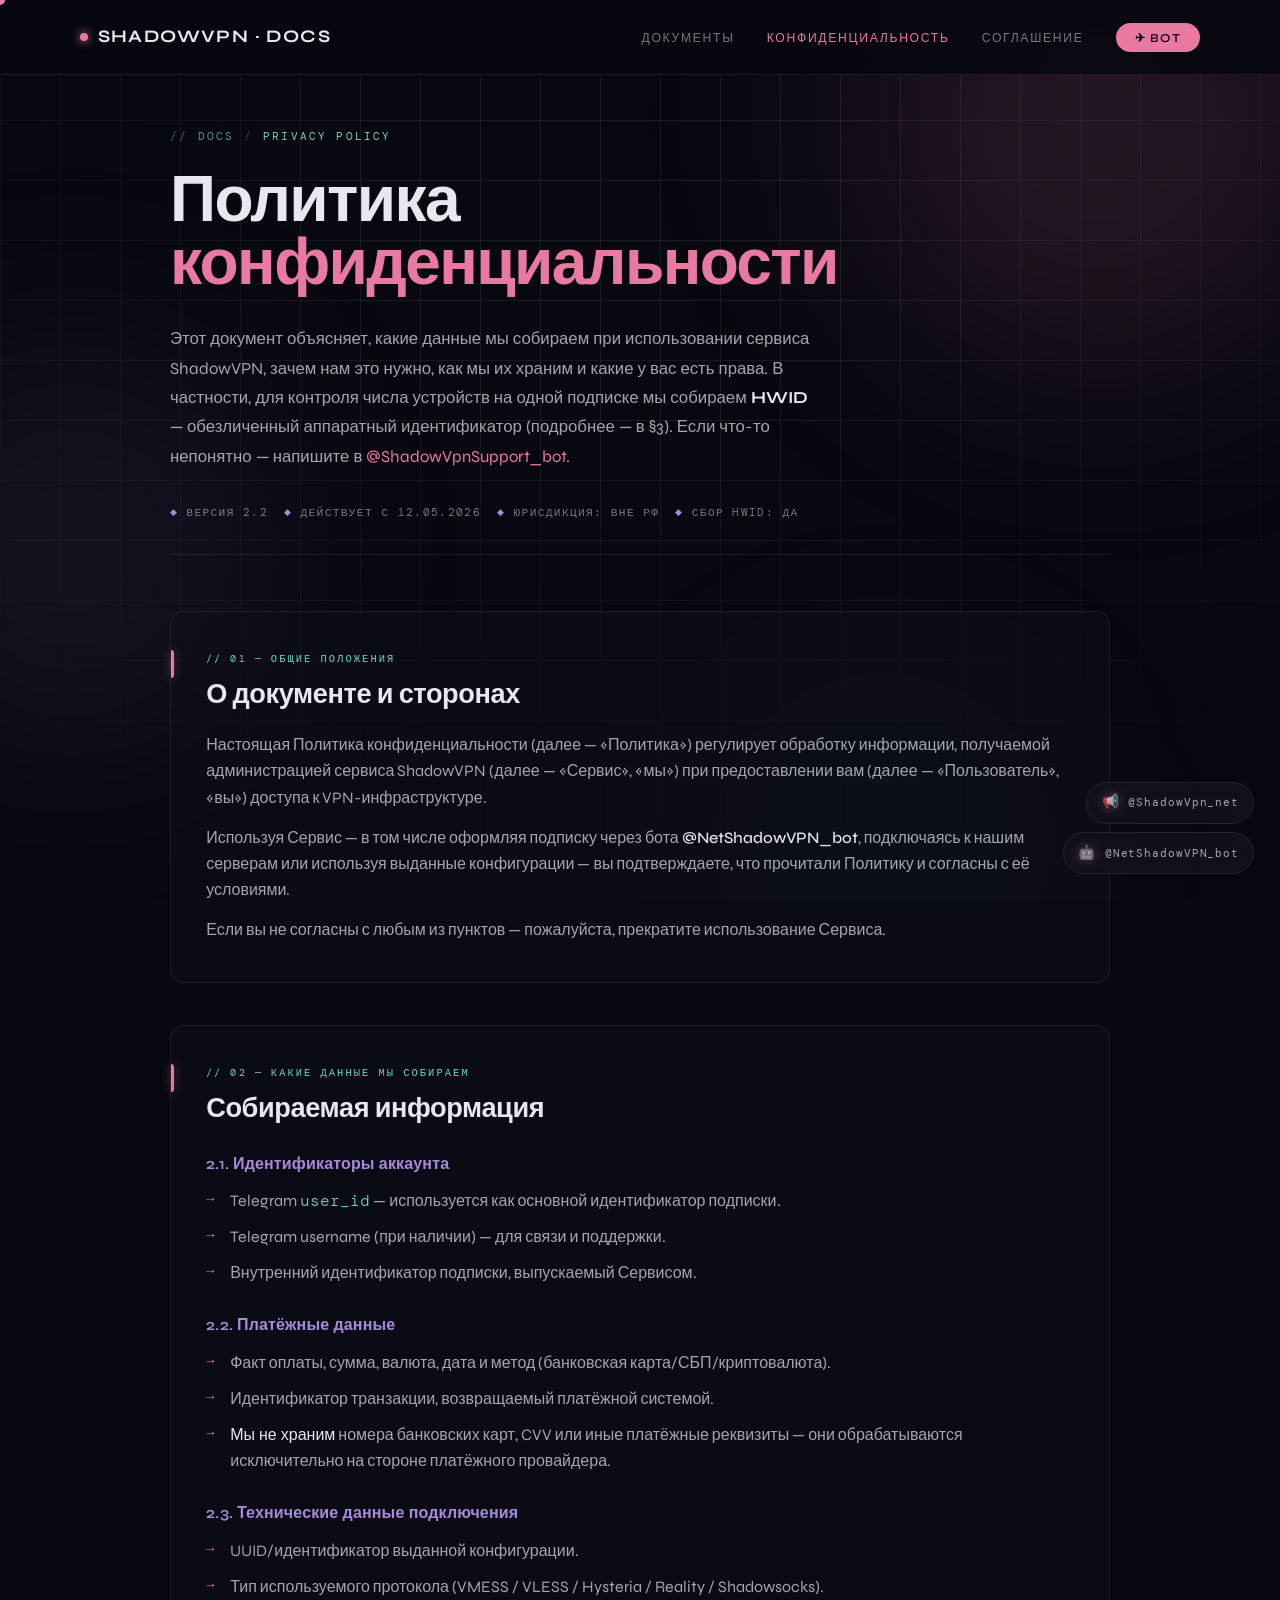
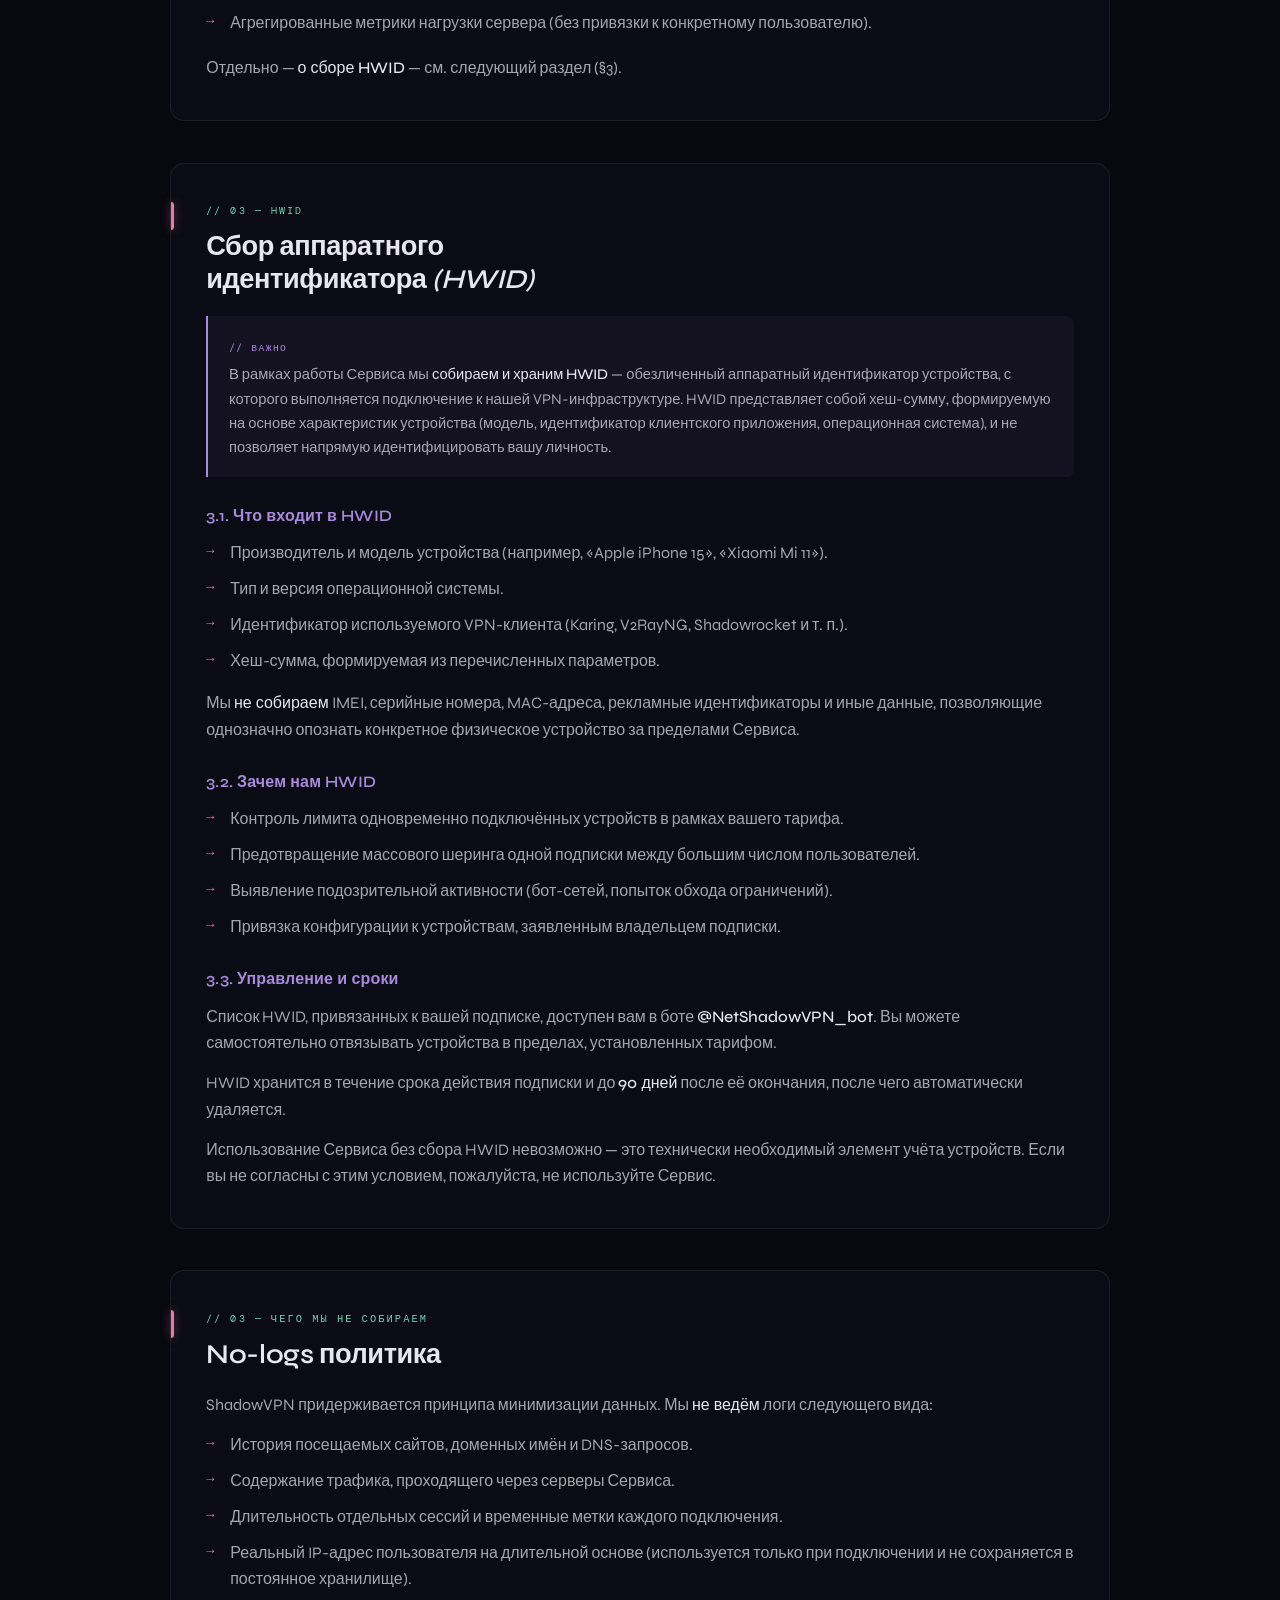
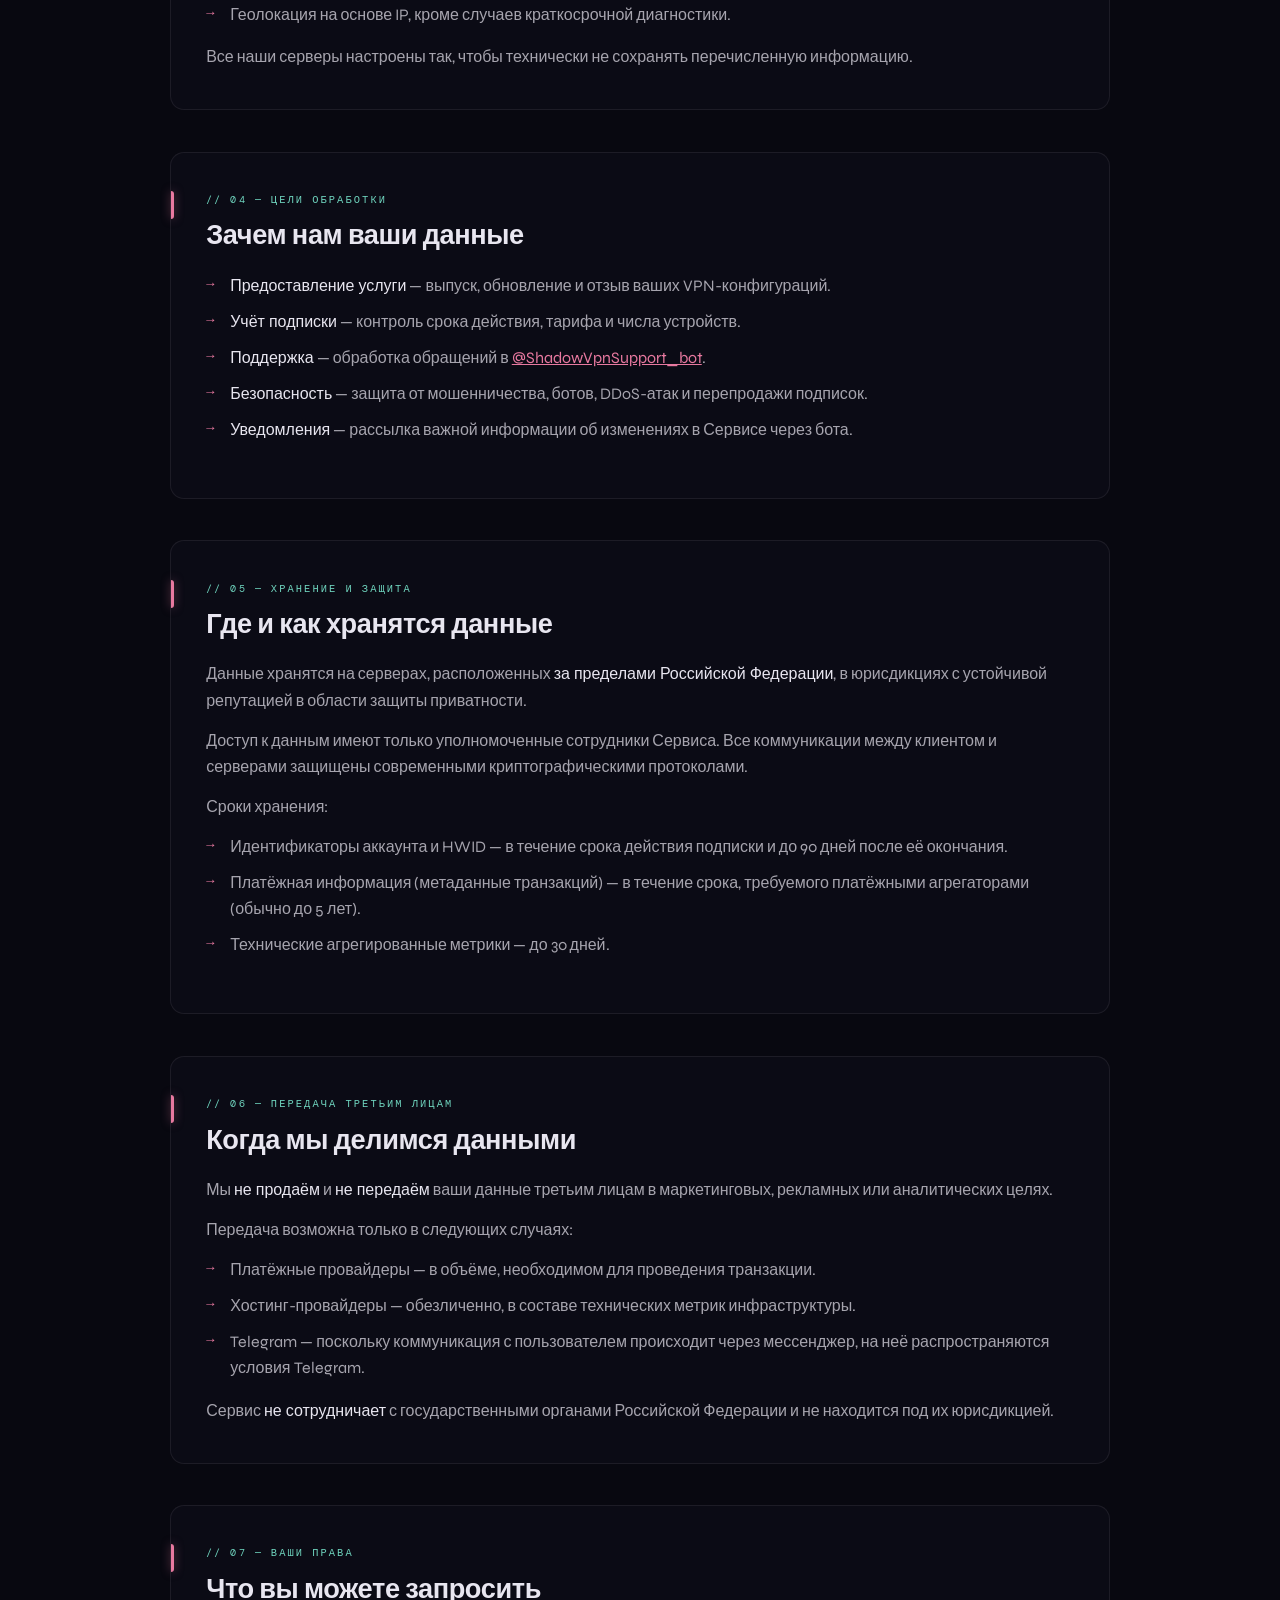
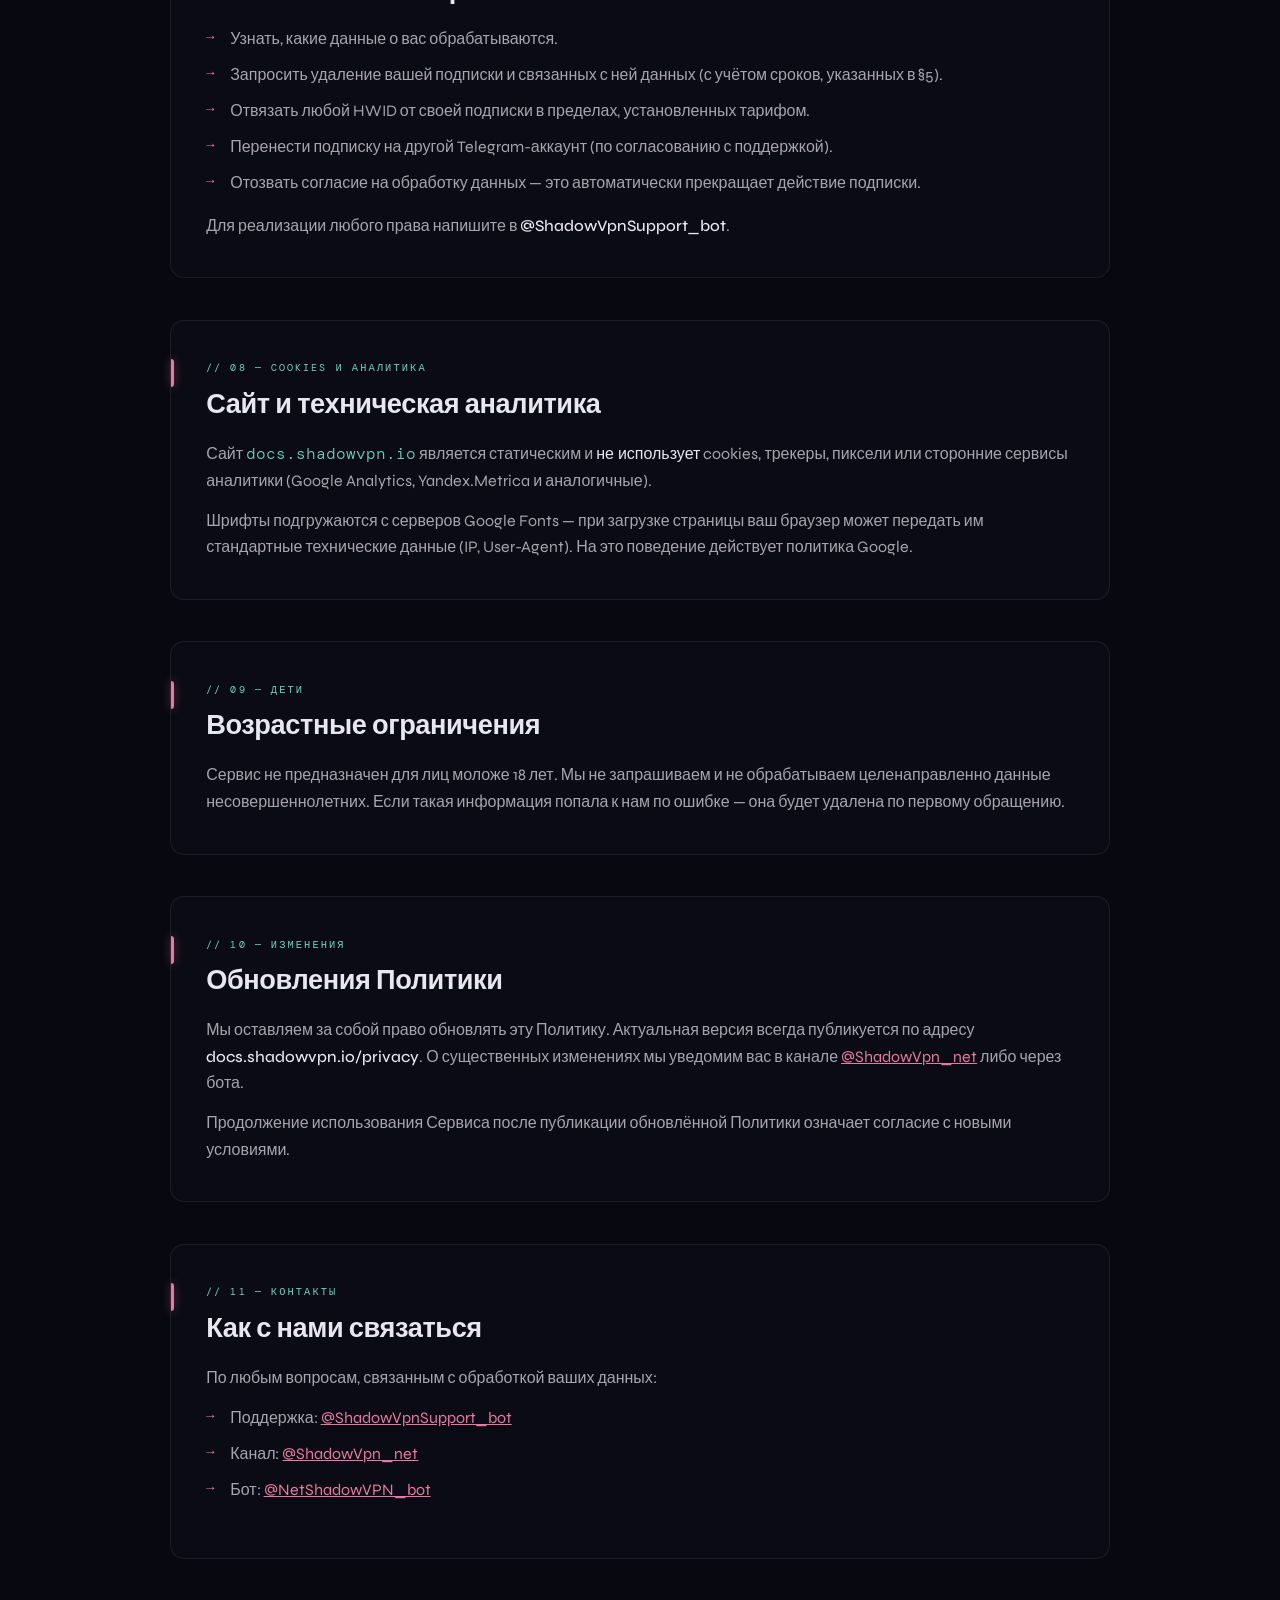
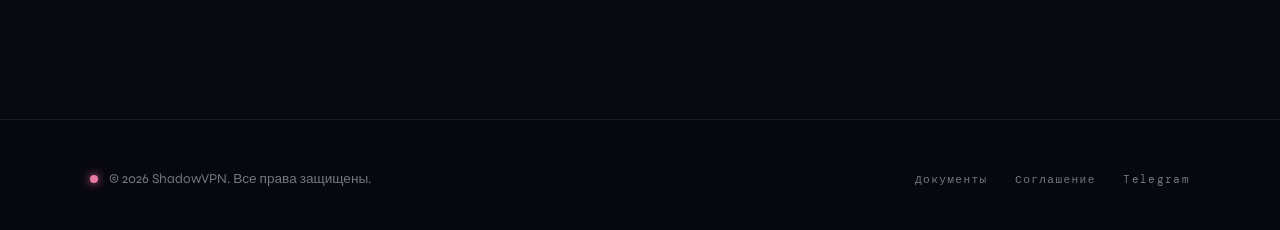
==== privacy/index.html @ 2269e8e5 "Create index.html" ====
<!DOCTYPE html>
<html lang="ru">
<head>
<meta charset="UTF-8">
<meta name="viewport" content="width=device-width, initial-scale=1.0">
<title>Политика конфиденциальности — ShadowVPN</title>
<meta name="description" content="Политика конфиденциальности сервиса ShadowVPN. Какие данные мы собираем, как храним и кому передаём.">
<link rel="preconnect" href="https://fonts.googleapis.com">
<link rel="preconnect" href="https://fonts.gstatic.com" crossorigin>
<link href="https://fonts.googleapis.com/css2?family=Syne:wght@300;400;500;600;700&family=DM+Mono:wght@300;400;500&display=swap" rel="stylesheet">
<link rel="stylesheet" href="/style.css">
</head>
<body>

<div id="cursor"></div>

<div class="bg-wrap">
  <div class="grid-bg"></div>
  <div class="blob b1"></div>
  <div class="blob b2"></div>
  <div class="blob b3"></div>
</div>

<nav>
  <a href="/" class="logo"><span class="logo-dot"></span>ShadowVPN · Docs</a>
  <ul class="nav-links">
    <li><a href="/">Документы</a></li>
    <li><a href="/privacy/" class="active">Конфиденциальность</a></li>
    <li><a href="/terms/">Соглашение</a></li>
    <li><a href="https://t.me/NetShadowVPN_bot" class="nav-tg" target="_blank" rel="noopener">✈ Bot</a></li>
  </ul>
</nav>

<main class="page">

  <div class="crumb reveal">
    <a href="/">Docs</a>
    <span class="crumb-sep">/</span>
    Privacy Policy
  </div>

  <h1 class="reveal">
    Политика<br>
    <em>конфиденциальности</em>
  </h1>

  <p class="lead reveal">
    Этот документ объясняет, какие данные мы собираем при использовании сервиса ShadowVPN, зачем нам это нужно, как мы их храним и какие у вас есть права. В частности, для контроля числа устройств на одной подписке мы собираем <strong style="color:var(--text);">HWID</strong> — обезличенный аппаратный идентификатор (подробнее — в §3). Если что-то непонятно — напишите в <a href="https://t.me/ShadowVpnSupport_bot" style="color:var(--pink);text-decoration:none;" target="_blank" rel="noopener">@ShadowVpnSupport_bot</a>.
  </p>

  <div class="meta-row reveal">
    <span>Версия 2.2</span>
    <span>Действует с 12.05.2026</span>
    <span>Юрисдикция: вне РФ</span>
    <span>Сбор HWID: да</span>
  </div>

  <div class="doc">

    <section class="doc-section reveal">
      <div class="doc-num">// 01 — Общие положения</div>
      <h2>О документе и сторонах</h2>
      <p>Настоящая Политика конфиденциальности (далее — «Политика») регулирует обработку информации, получаемой администрацией сервиса ShadowVPN (далее — «Сервис», «мы») при предоставлении вам (далее — «Пользователь», «вы») доступа к VPN-инфраструктуре.</p>
      <p>Используя Сервис — в том числе оформляя подписку через бота <strong>@NetShadowVPN_bot</strong>, подключаясь к нашим серверам или используя выданные конфигурации — вы подтверждаете, что прочитали Политику и согласны с её условиями.</p>
      <p>Если вы не согласны с любым из пунктов — пожалуйста, прекратите использование Сервиса.</p>
    </section>

    <section class="doc-section reveal">
      <div class="doc-num">// 02 — Какие данные мы собираем</div>
      <h2>Собираемая информация</h2>

      <h3>2.1. Идентификаторы аккаунта</h3>
      <ul class="doc-list">
        <li>Telegram <code style="font-family:'DM Mono',monospace;color:var(--mint);">user_id</code> — используется как основной идентификатор подписки.</li>
        <li>Telegram username (при наличии) — для связи и поддержки.</li>
        <li>Внутренний идентификатор подписки, выпускаемый Сервисом.</li>
      </ul>

      <h3>2.2. Платёжные данные</h3>
      <ul class="doc-list">
        <li>Факт оплаты, сумма, валюта, дата и метод (банковская карта/СБП/криптовалюта).</li>
        <li>Идентификатор транзакции, возвращаемый платёжной системой.</li>
        <li><strong>Мы не храним</strong> номера банковских карт, CVV или иные платёжные реквизиты — они обрабатываются исключительно на стороне платёжного провайдера.</li>
      </ul>

      <h3>2.3. Технические данные подключения</h3>
      <ul class="doc-list">
        <li>UUID/идентификатор выданной конфигурации.</li>
        <li>Тип используемого протокола (VMESS / VLESS / Hysteria / Reality / Shadowsocks).</li>
        <li>Агрегированные метрики нагрузки сервера (без привязки к конкретному пользователю).</li>
      </ul>

      <p style="margin-top:1.2rem;">Отдельно — <strong>о сборе HWID</strong> — см. следующий раздел (§3).</p>
    </section>

    <section class="doc-section reveal" id="hwid">
      <div class="doc-num">// 03 — HWID</div>
      <h2>Сбор аппаратного<br>идентификатора <em>(HWID)</em></h2>

      <div class="callout">
        <span class="callout-tag">// Важно</span>
        <p>В рамках работы Сервиса мы <strong>собираем и храним HWID</strong> — обезличенный аппаратный идентификатор устройства, с которого выполняется подключение к нашей VPN-инфраструктуре. HWID представляет собой хеш-сумму, формируемую на основе характеристик устройства (модель, идентификатор клиентского приложения, операционная система), и не позволяет напрямую идентифицировать вашу личность.</p>
      </div>

      <h3>3.1. Что входит в HWID</h3>
      <ul class="doc-list">
        <li>Производитель и модель устройства (например, «Apple iPhone 15», «Xiaomi Mi 11»).</li>
        <li>Тип и версия операционной системы.</li>
        <li>Идентификатор используемого VPN-клиента (Karing, V2RayNG, Shadowrocket и т. п.).</li>
        <li>Хеш-сумма, формируемая из перечисленных параметров.</li>
      </ul>
      <p>Мы <strong>не собираем</strong> IMEI, серийные номера, MAC-адреса, рекламные идентификаторы и иные данные, позволяющие однозначно опознать конкретное физическое устройство за пределами Сервиса.</p>

      <h3>3.2. Зачем нам HWID</h3>
      <ul class="doc-list">
        <li>Контроль лимита одновременно подключённых устройств в рамках вашего тарифа.</li>
        <li>Предотвращение массового шеринга одной подписки между большим числом пользователей.</li>
        <li>Выявление подозрительной активности (бот-сетей, попыток обхода ограничений).</li>
        <li>Привязка конфигурации к устройствам, заявленным владельцем подписки.</li>
      </ul>

      <h3>3.3. Управление и сроки</h3>
      <p>Список HWID, привязанных к вашей подписке, доступен вам в боте <strong>@NetShadowVPN_bot</strong>. Вы можете самостоятельно отвязывать устройства в пределах, установленных тарифом.</p>
      <p>HWID хранится в течение срока действия подписки и до <strong>90 дней</strong> после её окончания, после чего автоматически удаляется.</p>
      <p>Использование Сервиса без сбора HWID невозможно — это технически необходимый элемент учёта устройств. Если вы не согласны с этим условием, пожалуйста, не используйте Сервис.</p>
    </section>

    <section class="doc-section reveal">
      <div class="doc-num">// 03 — Чего мы НЕ собираем</div>
      <h2>No-logs политика</h2>
      <p>ShadowVPN придерживается принципа минимизации данных. Мы <strong>не ведём</strong> логи следующего вида:</p>
      <ul class="doc-list">
        <li>История посещаемых сайтов, доменных имён и DNS-запросов.</li>
        <li>Содержание трафика, проходящего через серверы Сервиса.</li>
        <li>Длительность отдельных сессий и временные метки каждого подключения.</li>
        <li>Реальный IP-адрес пользователя на длительной основе (используется только при подключении и не сохраняется в постоянное хранилище).</li>
        <li>Геолокация на основе IP, кроме случаев краткосрочной диагностики.</li>
      </ul>
      <p>Все наши серверы настроены так, чтобы технически не сохранять перечисленную информацию.</p>
    </section>

    <section class="doc-section reveal">
      <div class="doc-num">// 04 — Цели обработки</div>
      <h2>Зачем нам ваши данные</h2>
      <ul class="doc-list">
        <li><strong>Предоставление услуги</strong> — выпуск, обновление и отзыв ваших VPN-конфигураций.</li>
        <li><strong>Учёт подписки</strong> — контроль срока действия, тарифа и числа устройств.</li>
        <li><strong>Поддержка</strong> — обработка обращений в <a href="https://t.me/ShadowVpnSupport_bot" style="color:var(--pink);" target="_blank" rel="noopener">@ShadowVpnSupport_bot</a>.</li>
        <li><strong>Безопасность</strong> — защита от мошенничества, ботов, DDoS-атак и перепродажи подписок.</li>
        <li><strong>Уведомления</strong> — рассылка важной информации об изменениях в Сервисе через бота.</li>
      </ul>
    </section>

    <section class="doc-section reveal">
      <div class="doc-num">// 05 — Хранение и защита</div>
      <h2>Где и как хранятся данные</h2>
      <p>Данные хранятся на серверах, расположенных <strong>за пределами Российской Федерации</strong>, в юрисдикциях с устойчивой репутацией в области защиты приватности.</p>
      <p>Доступ к данным имеют только уполномоченные сотрудники Сервиса. Все коммуникации между клиентом и серверами защищены современными криптографическими протоколами.</p>
      <p>Сроки хранения:</p>
      <ul class="doc-list">
        <li>Идентификаторы аккаунта и HWID — в течение срока действия подписки и до 90 дней после её окончания.</li>
        <li>Платёжная информация (метаданные транзакций) — в течение срока, требуемого платёжными агрегаторами (обычно до 5 лет).</li>
        <li>Технические агрегированные метрики — до 30 дней.</li>
      </ul>
    </section>

    <section class="doc-section reveal">
      <div class="doc-num">// 06 — Передача третьим лицам</div>
      <h2>Когда мы делимся данными</h2>
      <p>Мы <strong>не продаём</strong> и <strong>не передаём</strong> ваши данные третьим лицам в маркетинговых, рекламных или аналитических целях.</p>
      <p>Передача возможна только в следующих случаях:</p>
      <ul class="doc-list">
        <li>Платёжные провайдеры — в объёме, необходимом для проведения транзакции.</li>
        <li>Хостинг-провайдеры — обезличенно, в составе технических метрик инфраструктуры.</li>
        <li>Telegram — поскольку коммуникация с пользователем происходит через мессенджер, на неё распространяются условия Telegram.</li>
      </ul>
      <p>Сервис <strong>не сотрудничает</strong> с государственными органами Российской Федерации и не находится под их юрисдикцией.</p>
    </section>

    <section class="doc-section reveal">
      <div class="doc-num">// 07 — Ваши права</div>
      <h2>Что вы можете запросить</h2>
      <ul class="doc-list">
        <li>Узнать, какие данные о вас обрабатываются.</li>
        <li>Запросить удаление вашей подписки и связанных с ней данных (с учётом сроков, указанных в §5).</li>
        <li>Отвязать любой HWID от своей подписки в пределах, установленных тарифом.</li>
        <li>Перенести подписку на другой Telegram-аккаунт (по согласованию с поддержкой).</li>
        <li>Отозвать согласие на обработку данных — это автоматически прекращает действие подписки.</li>
      </ul>
      <p>Для реализации любого права напишите в <strong>@ShadowVpnSupport_bot</strong>.</p>
    </section>

    <section class="doc-section reveal">
      <div class="doc-num">// 08 — Cookies и аналитика</div>
      <h2>Сайт и техническая аналитика</h2>
      <p>Сайт <code style="font-family:'DM Mono',monospace;color:var(--mint);">docs.shadowvpn.io</code> является статическим и <strong>не использует</strong> cookies, трекеры, пиксели или сторонние сервисы аналитики (Google Analytics, Yandex.Metrica и аналогичные).</p>
      <p>Шрифты подгружаются с серверов Google Fonts — при загрузке страницы ваш браузер может передать им стандартные технические данные (IP, User-Agent). На это поведение действует политика Google.</p>
    </section>

    <section class="doc-section reveal">
      <div class="doc-num">// 09 — Дети</div>
      <h2>Возрастные ограничения</h2>
      <p>Сервис не предназначен для лиц моложе 18 лет. Мы не запрашиваем и не обрабатываем целенаправленно данные несовершеннолетних. Если такая информация попала к нам по ошибке — она будет удалена по первому обращению.</p>
    </section>

    <section class="doc-section reveal">
      <div class="doc-num">// 10 — Изменения</div>
      <h2>Обновления Политики</h2>
      <p>Мы оставляем за собой право обновлять эту Политику. Актуальная версия всегда публикуется по адресу <strong>docs.shadowvpn.io/privacy</strong>. О существенных изменениях мы уведомим вас в канале <a href="https://t.me/ShadowVpn_net" style="color:var(--pink);" target="_blank" rel="noopener">@ShadowVpn_net</a> либо через бота.</p>
      <p>Продолжение использования Сервиса после публикации обновлённой Политики означает согласие с новыми условиями.</p>
    </section>

    <section class="doc-section reveal">
      <div class="doc-num">// 11 — Контакты</div>
      <h2>Как с нами связаться</h2>
      <p>По любым вопросам, связанным с обработкой ваших данных:</p>
      <ul class="doc-list">
        <li>Поддержка: <a href="https://t.me/ShadowVpnSupport_bot" style="color:var(--pink);" target="_blank" rel="noopener">@ShadowVpnSupport_bot</a></li>
        <li>Канал: <a href="https://t.me/ShadowVpn_net" style="color:var(--pink);" target="_blank" rel="noopener">@ShadowVpn_net</a></li>
        <li>Бот: <a href="https://t.me/NetShadowVPN_bot" style="color:var(--pink);" target="_blank" rel="noopener">@NetShadowVPN_bot</a></li>
      </ul>
    </section>

  </div>

</main>

<div class="tg-corner">
  <a href="https://t.me/ShadowVpn_net" target="_blank" rel="noopener"><span class="ico">📢</span> @ShadowVpn_net</a>
  <a href="https://t.me/NetShadowVPN_bot" target="_blank" rel="noopener"><span class="ico">🤖</span> @NetShadowVPN_bot</a>
</div>

<footer>
  <div class="footer-inner">
    <div class="left">
      <span class="logo-dot"></span>
      <span>© <span data-year>2025</span> ShadowVPN. Все права защищены.</span>
    </div>
    <div class="right">
      <a href="/">Документы</a>
      <a href="/terms/">Соглашение</a>
      <a href="https://t.me/ShadowVpn_net" target="_blank" rel="noopener">Telegram</a>
    </div>
  </div>
</footer>

<script src="/script.js"></script>
</body>
</html>
---- style.css ----
/* ShadowVPN docs — shared stylesheet */
*, *::before, *::after { margin: 0; padding: 0; box-sizing: border-box; }

:root {
  --black:   #080810;
  --surface: #0f0f1a;
  --card:    #13131f;
  --pink:    #e879a0;
  --pink-d:  #c45c80;
  --violet:  #a78bda;
  --mint:    #6fd4be;
  --text:    #e8e6f0;
  --muted:   rgba(232,230,240,.5);
  --muted-2: rgba(232,230,240,.7);
  --border:  rgba(232,230,240,.08);
  --border-2:rgba(232,230,240,.14);
}

html { scroll-behavior: smooth; }
body {
  font-family: 'Syne', sans-serif;
  background: var(--black);
  color: var(--text);
  overflow-x: hidden;
  min-height: 100vh;
  cursor: none;
  line-height: 1.65;
}

/* Custom cursor */
#cursor {
  width: 10px; height: 10px;
  background: var(--pink); border-radius: 50%;
  position: fixed; pointer-events: none; z-index: 9999;
  transform: translate(-50%, -50%);
  transition: width .2s, height .2s, background .2s;
  mix-blend-mode: screen;
}
#cursor.big { width: 36px; height: 36px; background: var(--violet); }

/* Ambient background */
.bg-wrap { position: fixed; inset: 0; pointer-events: none; z-index: 0; overflow: hidden; }
.grid-bg {
  position: absolute; inset: 0;
  background-image:
    linear-gradient(var(--border) 1px, transparent 1px),
    linear-gradient(90deg, var(--border) 1px, transparent 1px);
  background-size: 60px 60px;
  mask-image: radial-gradient(ellipse 70% 90% at 50% 20%, black 30%, transparent 100%);
}
.blob { position: absolute; border-radius: 50%; filter: blur(110px); }
.b1 { width: 480px; height: 480px; background: rgba(232,121,160,.13); top: -120px; right: -60px; }
.b2 { width: 380px; height: 380px; background: rgba(167,139,218,.1);  top: 40%; left: -120px; }
.b3 { width: 280px; height: 280px; background: rgba(111,212,190,.08); bottom: -80px; right: 20%; }

/* NAV */
nav {
  position: fixed; top: 0; left: 0; right: 0; z-index: 100;
  display: flex; justify-content: space-between; align-items: center;
  padding: 1.4rem 5rem;
  background: rgba(8,8,16,.85);
  backdrop-filter: blur(20px);
  border-bottom: 1px solid var(--border);
}
.logo {
  font-size: 1.1rem; font-weight: 700;
  letter-spacing: .08em; text-transform: uppercase;
  color: var(--text); text-decoration: none;
  display: flex; align-items: center; gap: .6rem;
}
.logo-dot {
  width: 8px; height: 8px; border-radius: 50%;
  background: var(--pink); box-shadow: 0 0 10px var(--pink);
  animation: pulse 2s infinite; flex-shrink: 0;
}
@keyframes pulse {
  0%, 100% { box-shadow: 0 0 6px var(--pink); }
  50% { box-shadow: 0 0 18px var(--pink), 0 0 32px rgba(232,121,160,.3); }
}
.nav-links { display: flex; gap: 2rem; list-style: none; align-items: center; }
.nav-links a {
  font-size: .76rem; letter-spacing: .14em; text-transform: uppercase;
  color: var(--muted); text-decoration: none; transition: color .2s;
}
.nav-links a:hover, .nav-links a.active { color: var(--text); }
.nav-links a.active { color: var(--pink); }
.nav-tg {
  background: var(--pink) !important; color: var(--black) !important;
  padding: .48rem 1.2rem; border-radius: 40px;
  font-weight: 600 !important; letter-spacing: .1em !important;
}

/* TG floating corner widget */
.tg-corner {
  position: fixed; right: 1.6rem; bottom: 1.6rem; z-index: 90;
  display: flex; flex-direction: column; gap: .55rem;
  align-items: flex-end;
}
.tg-corner a {
  display: inline-flex; align-items: center; gap: .55rem;
  font-family: 'DM Mono', monospace;
  font-size: .7rem; letter-spacing: .08em;
  padding: .55rem .9rem;
  background: rgba(19,19,31,.88);
  backdrop-filter: blur(10px);
  border: 1px solid var(--border);
  border-radius: 40px;
  color: var(--muted-2); text-decoration: none;
  transition: .25s;
}
.tg-corner a:hover { color: var(--text); border-color: var(--pink); transform: translateX(-3px); }
.tg-corner a .ico {
  font-size: .85rem; filter: drop-shadow(0 0 6px rgba(232,121,160,.5));
}

/* HERO */
.page {
  position: relative; z-index: 1;
  padding: 8rem 5rem 6rem;
  max-width: 1100px; margin: 0 auto;
}
.crumb {
  font-family: 'DM Mono', monospace;
  font-size: .68rem; letter-spacing: .2em; text-transform: uppercase;
  color: var(--mint); margin-bottom: 1.5rem;
  display: flex; align-items: center; gap: .6rem;
}
.crumb::before { content: '//'; opacity: .45; }
.crumb a { color: var(--mint); text-decoration: none; opacity: .7; transition: opacity .2s; }
.crumb a:hover { opacity: 1; }
.crumb-sep { opacity: .3; }

h1 {
  font-size: clamp(2.4rem, 5vw, 4.4rem);
  font-weight: 700; line-height: .98;
  letter-spacing: -.025em;
  margin-bottom: 1.8rem;
}
h1 em { font-style: normal; color: var(--pink); }
h1 .outline { -webkit-text-stroke: 1px rgba(232,230,240,.28); color: transparent; }

.lead {
  font-size: 1.05rem; line-height: 1.75;
  color: var(--muted-2); max-width: 640px;
  font-weight: 300;
  margin-bottom: 2rem;
}
.meta-row {
  display: flex; flex-wrap: wrap; gap: 1rem;
  font-family: 'DM Mono', monospace;
  font-size: .7rem; letter-spacing: .12em; text-transform: uppercase;
  color: var(--muted); margin-bottom: 3.5rem;
  padding-bottom: 2rem; border-bottom: 1px solid var(--border);
}
.meta-row span { display: inline-flex; gap: .5rem; align-items: center; }
.meta-row span::before { content: '◆'; color: var(--violet); font-size: .55rem; }

/* CONTENT BLOCKS */
.doc { display: flex; flex-direction: column; gap: 2.6rem; }

.doc-section {
  background: rgba(15,15,26,.55);
  border: 1px solid var(--border);
  border-radius: 14px;
  padding: 2.4rem 2.2rem;
  position: relative;
  transition: border-color .3s;
}
.doc-section:hover { border-color: var(--border-2); }
.doc-section::before {
  content: ''; position: absolute; left: 0; top: 2.4rem;
  width: 3px; height: 28px;
  background: var(--pink); border-radius: 0 3px 3px 0;
  box-shadow: 0 0 10px rgba(232,121,160,.5);
}

.doc-num {
  font-family: 'DM Mono', monospace;
  font-size: .65rem; letter-spacing: .2em; text-transform: uppercase;
  color: var(--mint); margin-bottom: .7rem;
}
h2 {
  font-size: clamp(1.35rem, 2.2vw, 1.7rem);
  font-weight: 600; line-height: 1.2;
  letter-spacing: -.015em;
  margin-bottom: 1.3rem;
  color: var(--text);
}
h3 {
  font-size: 1rem; font-weight: 600;
  color: var(--violet);
  margin: 1.6rem 0 .7rem;
  letter-spacing: .01em;
}

.doc-section p { color: var(--muted-2); margin-bottom: .85rem; font-weight: 300; }
.doc-section p:last-child { margin-bottom: 0; }
.doc-section strong { color: var(--text); font-weight: 500; }

ul.doc-list { list-style: none; padding: 0; margin: .5rem 0 1rem; }
ul.doc-list li {
  position: relative; padding-left: 1.5rem;
  margin-bottom: .6rem; color: var(--muted-2); font-weight: 300;
}
ul.doc-list li::before {
  content: '→'; position: absolute; left: 0; top: 0;
  color: var(--pink); font-family: 'DM Mono', monospace;
  font-size: .85rem;
}

/* highlight callout for HWID etc */
.callout {
  margin: 1.2rem 0;
  padding: 1.1rem 1.3rem;
  border-left: 2px solid var(--violet);
  background: rgba(167,139,218,.06);
  border-radius: 0 8px 8px 0;
  font-size: .92rem;
  color: var(--muted-2);
}
.callout-tag {
  display: inline-block;
  font-family: 'DM Mono', monospace;
  font-size: .6rem; letter-spacing: .15em; text-transform: uppercase;
  color: var(--violet); margin-bottom: .4rem;
}

/* INDEX cards */
.cards {
  display: grid;
  grid-template-columns: repeat(2, 1fr);
  gap: 1.3rem;
  margin-top: 1rem;
}
.card-link {
  background: var(--card);
  border: 1px solid var(--border);
  border-radius: 14px;
  padding: 2.2rem 2rem;
  text-decoration: none;
  color: var(--text);
  position: relative; overflow: hidden;
  transition: .3s;
  display: flex; flex-direction: column; gap: 1rem;
  min-height: 240px;
}
.card-link:hover {
  border-color: var(--pink);
  transform: translateY(-4px);
  background: linear-gradient(160deg, rgba(232,121,160,.07), var(--card) 55%);
}
.card-link .tag {
  font-family: 'DM Mono', monospace;
  font-size: .62rem; letter-spacing: .18em; text-transform: uppercase;
  color: var(--mint);
}
.card-link h3 {
  font-size: 1.4rem; color: var(--text); margin: 0;
  font-weight: 600;
}
.card-link p { color: var(--muted); font-size: .9rem; font-weight: 300; }
.card-link .arrow {
  margin-top: auto;
  font-family: 'DM Mono', monospace;
  font-size: .72rem; letter-spacing: .15em; text-transform: uppercase;
  color: var(--pink);
  display: inline-flex; align-items: center; gap: .6rem;
}
.card-link:hover .arrow { gap: 1rem; }

/* FOOTER */
footer {
  position: relative; z-index: 1;
  padding: 3rem 5rem 2.5rem;
  border-top: 1px solid var(--border);
  background: rgba(8,8,16,.6);
  margin-top: 4rem;
}
.footer-inner {
  max-width: 1100px; margin: 0 auto;
  display: flex; justify-content: space-between;
  align-items: center; flex-wrap: wrap; gap: 1.5rem;
}
.footer-inner .left { display: flex; align-items: center; gap: .7rem; }
.footer-inner .left span:not(.logo-dot) {
  font-size: .85rem; color: var(--muted); font-weight: 300;
}
.footer-inner .right {
  font-family: 'DM Mono', monospace;
  font-size: .7rem; letter-spacing: .12em;
  color: var(--muted);
}
.footer-inner .right a {
  color: var(--muted); text-decoration: none; margin-left: 1.2rem;
  transition: color .2s;
}
.footer-inner .right a:hover { color: var(--pink); }

/* fade-up reveal */
.reveal { opacity: 0; transform: translateY(18px); transition: opacity .55s ease, transform .55s ease; }
.reveal.in { opacity: 1; transform: translateY(0); }

/* Responsive */
@media (max-width: 800px) {
  body { cursor: auto; }
  #cursor { display: none; }
  nav { padding: 1rem 1.4rem; }
  .nav-links { gap: 1rem; }
  .nav-links a:not(.nav-tg) { display: none; }
  .page { padding: 6.5rem 1.4rem 3rem; }
  .doc-section { padding: 1.7rem 1.4rem; }
  footer { padding: 2rem 1.4rem; }
  .cards { grid-template-columns: 1fr; }
  .tg-corner { right: 1rem; bottom: 1rem; }
  .tg-corner a { font-size: .65rem; padding: .45rem .75rem; }
}
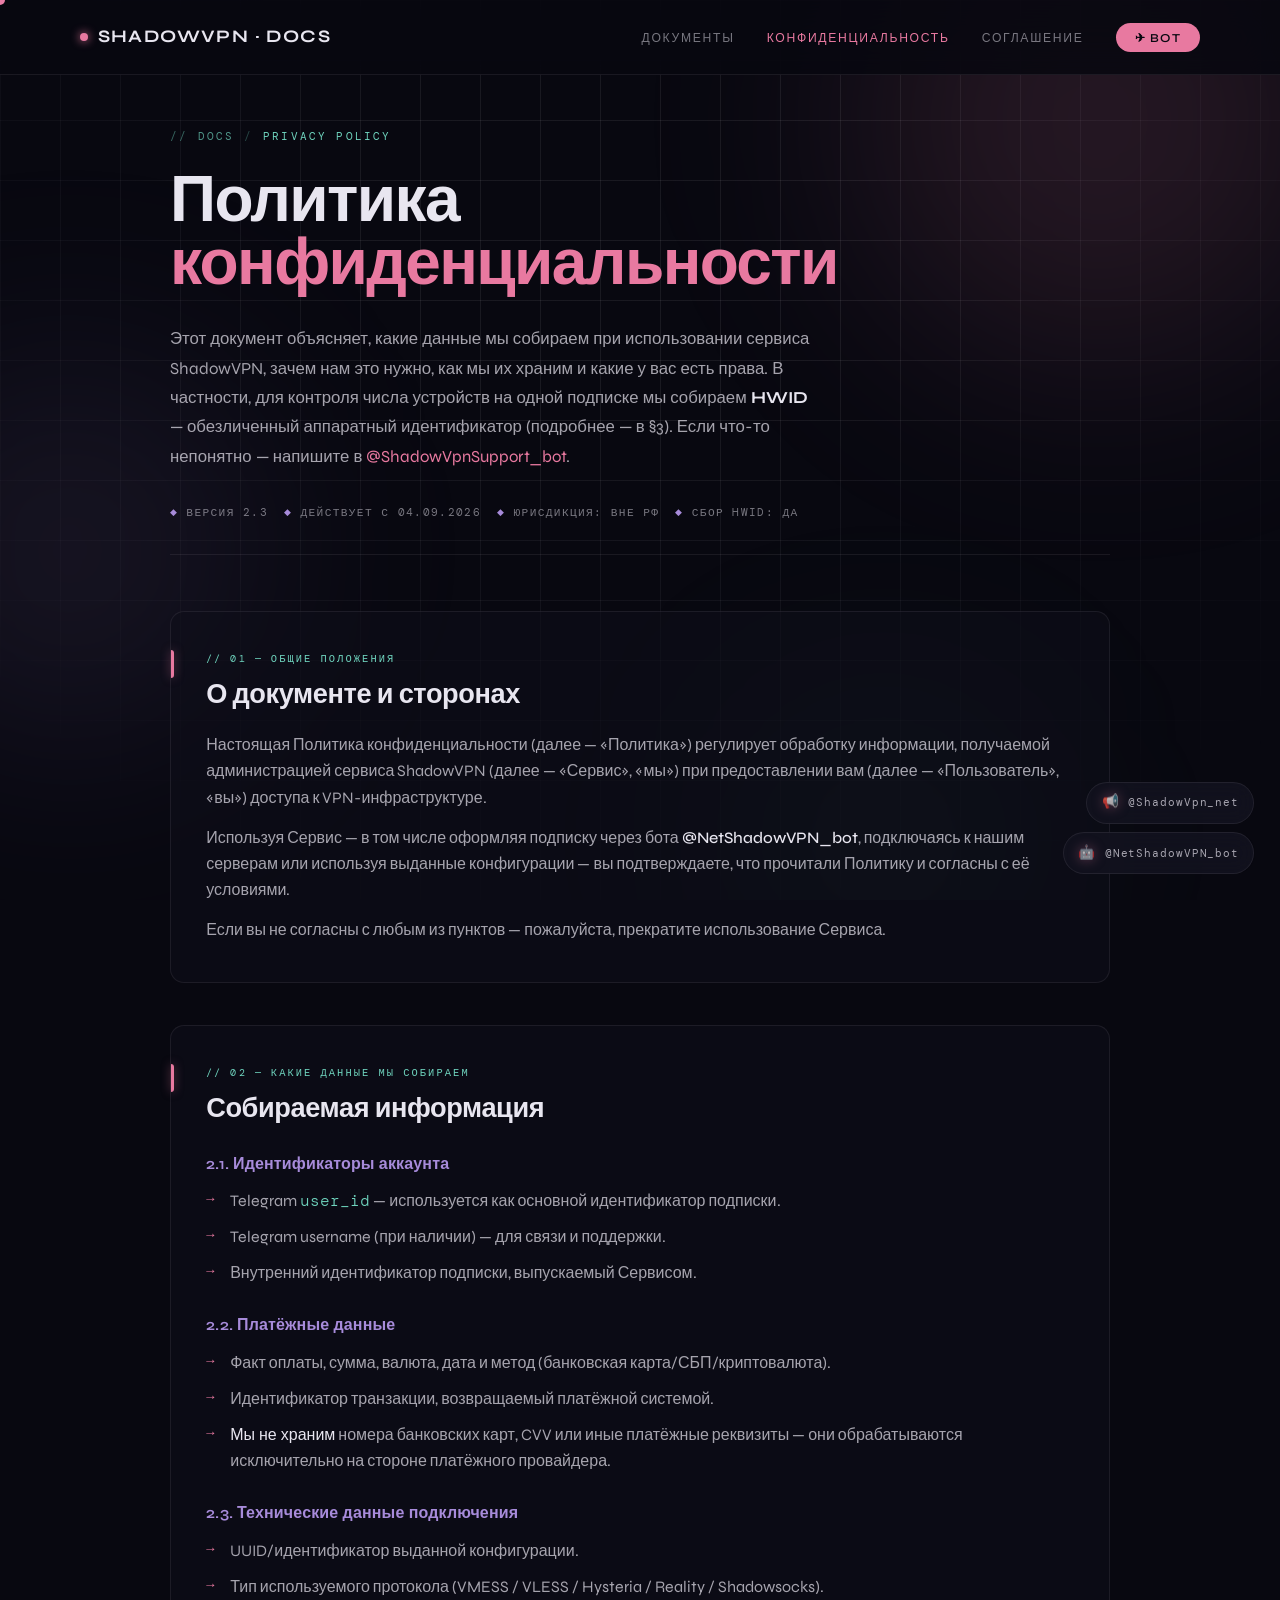
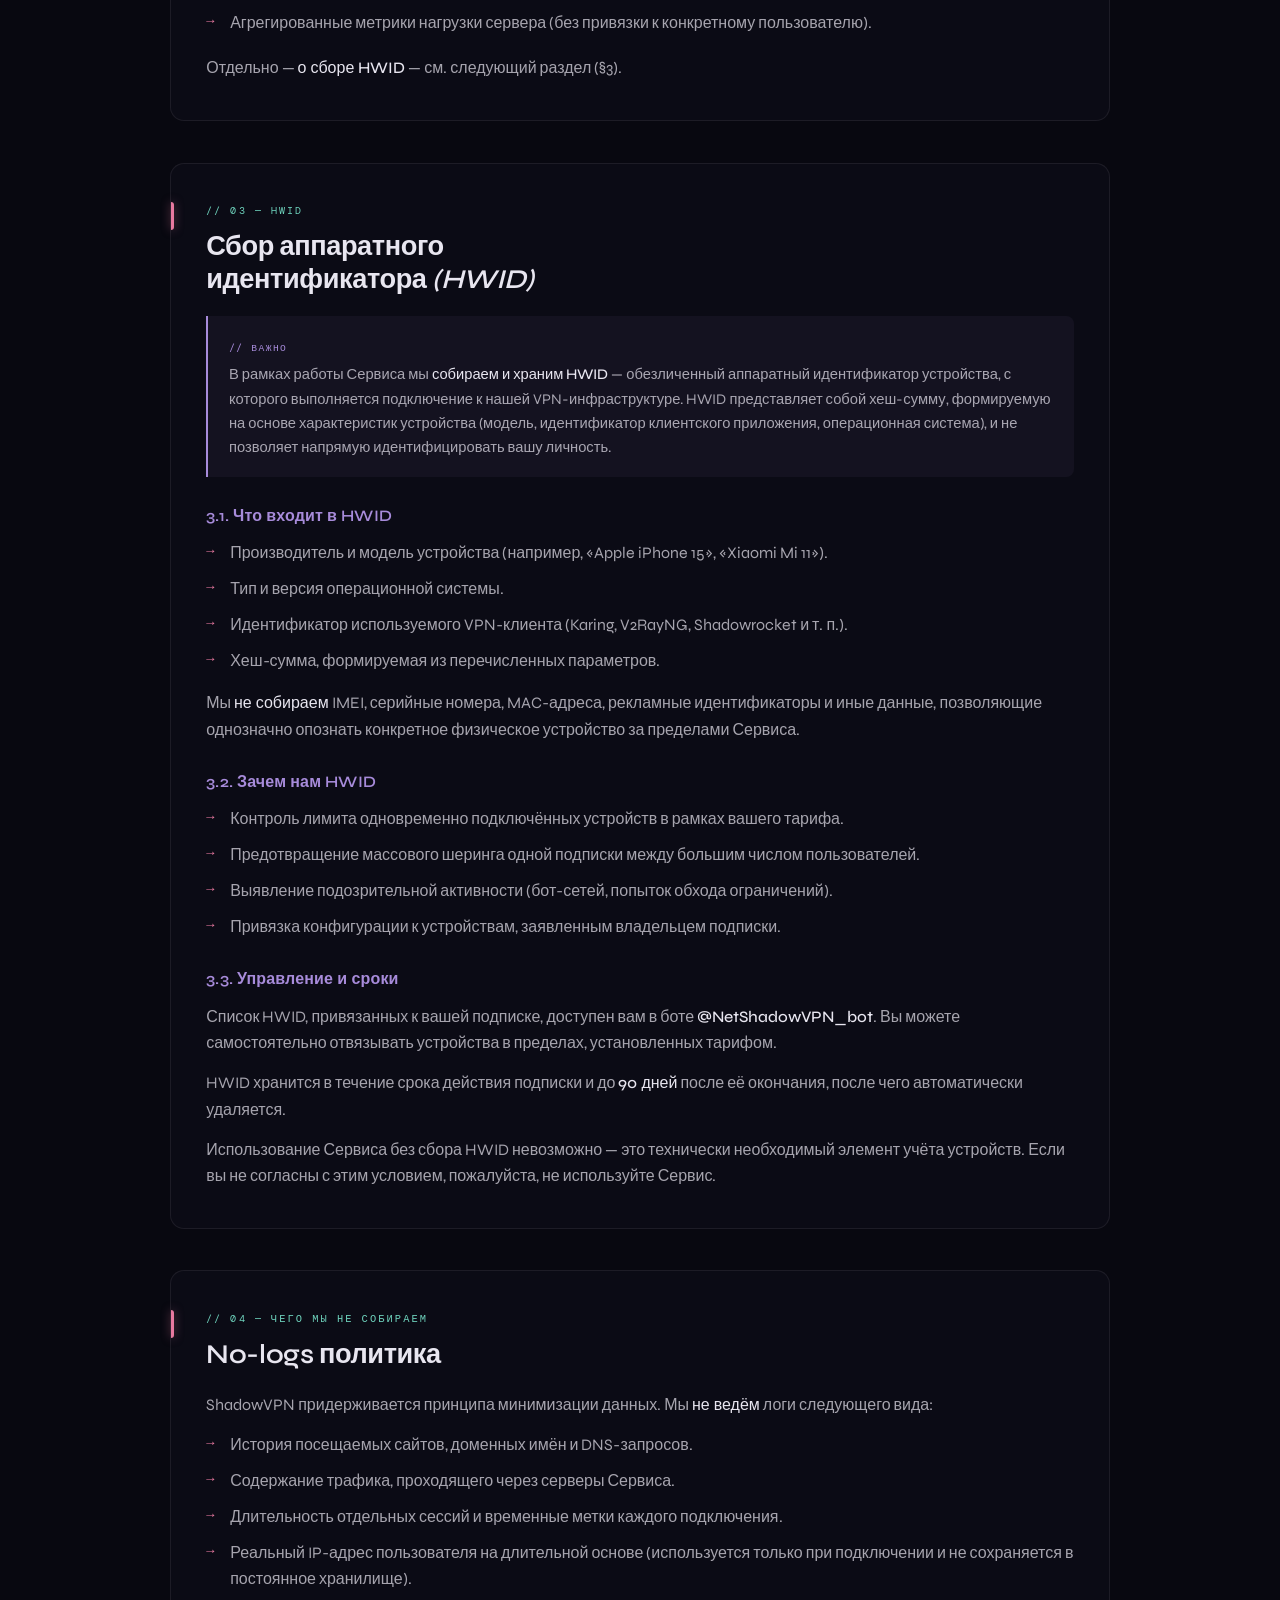
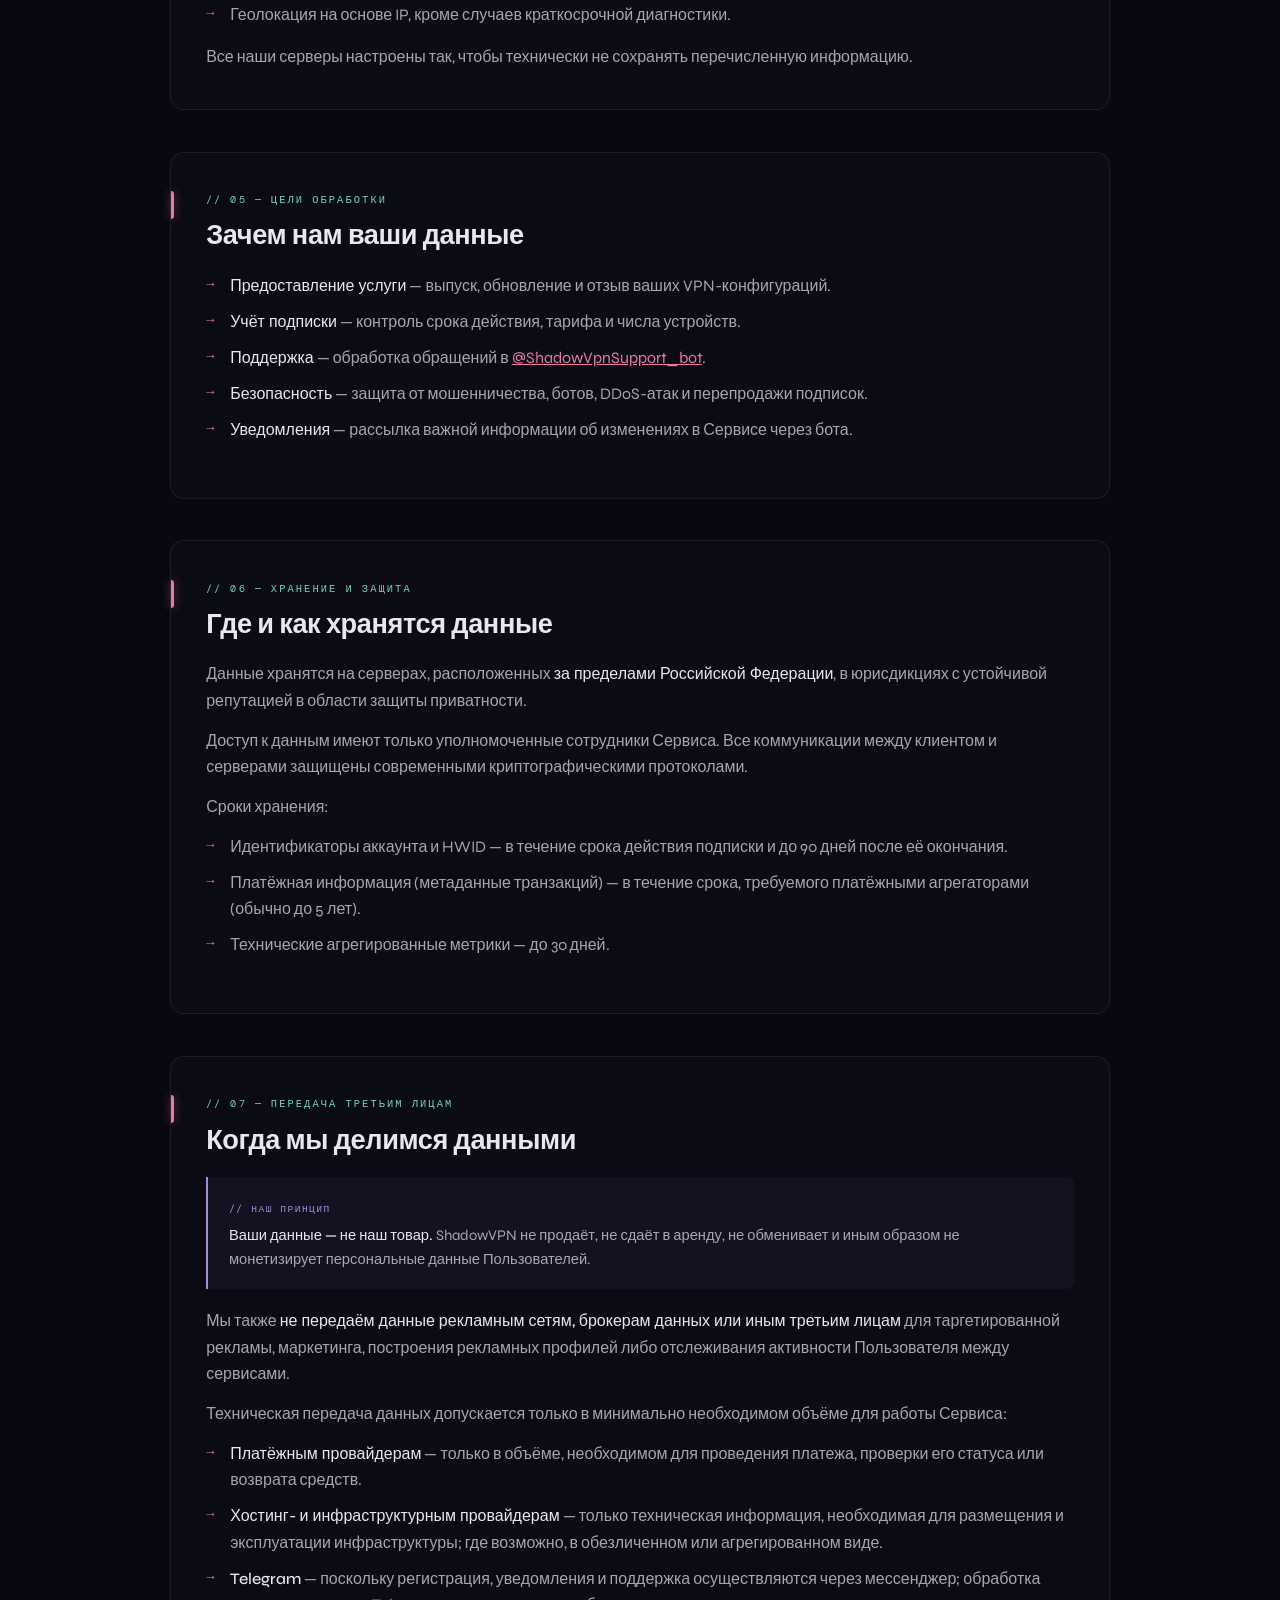
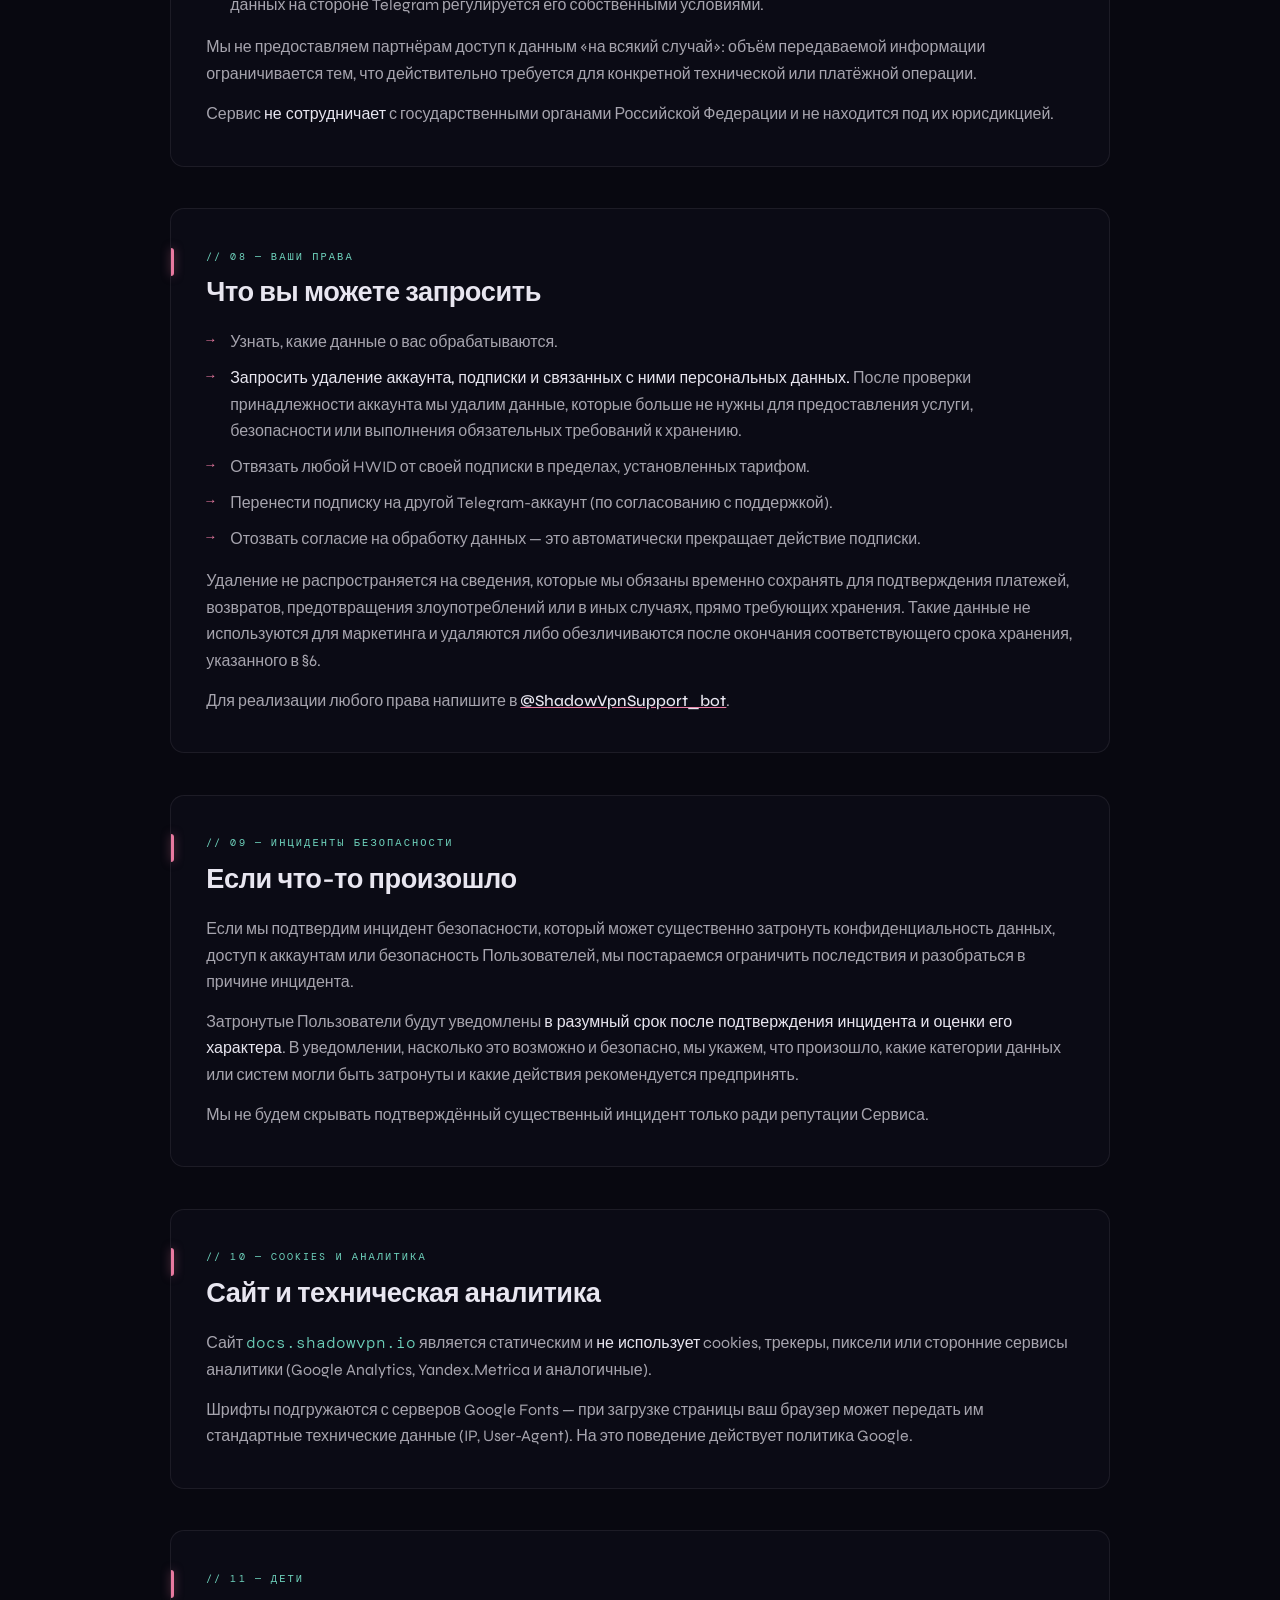
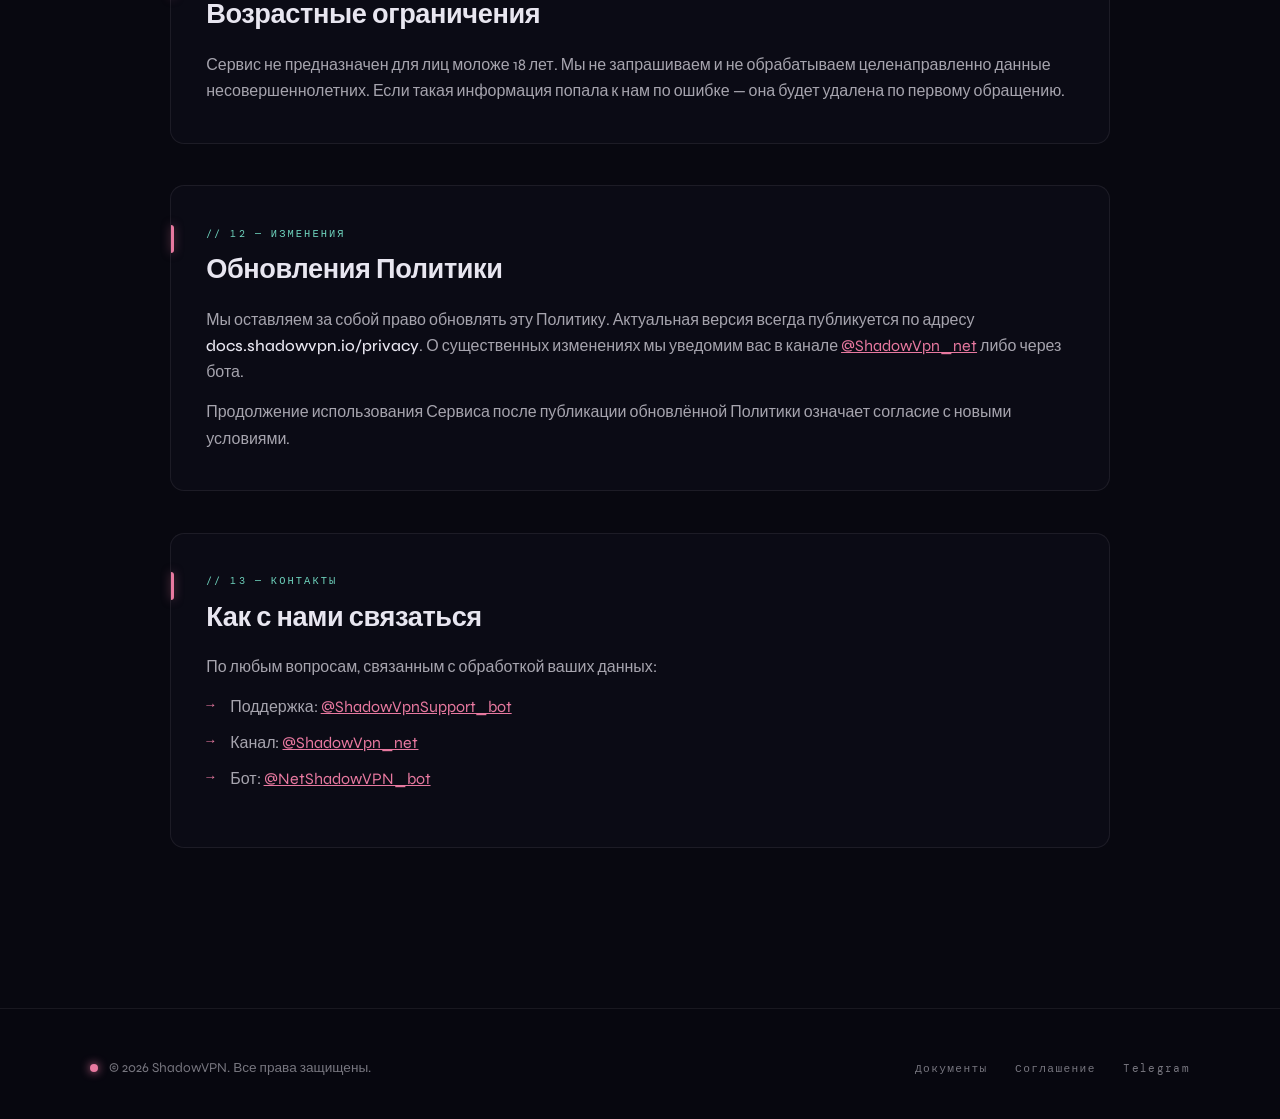
==== commit d0028e03: "Add files via upload" ====
--- a/privacy/index.html
+++ b/privacy/index.html
@@ -49,8 +49,8 @@
   </p>
 
   <div class="meta-row reveal">
-    <span>Версия 2.2</span>
-    <span>Действует с 12.05.2026</span>
+    <span>Версия 2.3</span>
+    <span>Действует с 04.09.2026</span>
     <span>Юрисдикция: вне РФ</span>
     <span>Сбор HWID: да</span>
   </div>
@@ -126,7 +126,7 @@
     </section>
 
     <section class="doc-section reveal">
-      <div class="doc-num">// 03 — Чего мы НЕ собираем</div>
+      <div class="doc-num">// 04 — Чего мы НЕ собираем</div>
       <h2>No-logs политика</h2>
       <p>ShadowVPN придерживается принципа минимизации данных. Мы <strong>не ведём</strong> логи следующего вида:</p>
       <ul class="doc-list">
@@ -140,7 +140,7 @@
     </section>
 
     <section class="doc-section reveal">
-      <div class="doc-num">// 04 — Цели обработки</div>
+      <div class="doc-num">// 05 — Цели обработки</div>
       <h2>Зачем нам ваши данные</h2>
       <ul class="doc-list">
         <li><strong>Предоставление услуги</strong> — выпуск, обновление и отзыв ваших VPN-конфигураций.</li>
@@ -152,7 +152,7 @@
     </section>
 
     <section class="doc-section reveal">
-      <div class="doc-num">// 05 — Хранение и защита</div>
+      <div class="doc-num">// 06 — Хранение и защита</div>
       <h2>Где и как хранятся данные</h2>
       <p>Данные хранятся на серверах, расположенных <strong>за пределами Российской Федерации</strong>, в юрисдикциях с устойчивой репутацией в области защиты приватности.</p>
       <p>Доступ к данным имеют только уполномоченные сотрудники Сервиса. Все коммуникации между клиентом и серверами защищены современными криптографическими протоколами.</p>
@@ -165,53 +165,67 @@
     </section>
 
     <section class="doc-section reveal">
-      <div class="doc-num">// 06 — Передача третьим лицам</div>
+      <div class="doc-num">// 07 — Передача третьим лицам</div>
       <h2>Когда мы делимся данными</h2>
-      <p>Мы <strong>не продаём</strong> и <strong>не передаём</strong> ваши данные третьим лицам в маркетинговых, рекламных или аналитических целях.</p>
-      <p>Передача возможна только в следующих случаях:</p>
-      <ul class="doc-list">
-        <li>Платёжные провайдеры — в объёме, необходимом для проведения транзакции.</li>
-        <li>Хостинг-провайдеры — обезличенно, в составе технических метрик инфраструктуры.</li>
-        <li>Telegram — поскольку коммуникация с пользователем происходит через мессенджер, на неё распространяются условия Telegram.</li>
-      </ul>
+      <div class="callout">
+        <span class="callout-tag">// Наш принцип</span>
+        <p><strong>Ваши данные — не наш товар.</strong> ShadowVPN не продаёт, не сдаёт в аренду, не обменивает и иным образом не монетизирует персональные данные Пользователей.</p>
+      </div>
+      <p>Мы также <strong>не передаём данные рекламным сетям, брокерам данных или иным третьим лицам</strong> для таргетированной рекламы, маркетинга, построения рекламных профилей либо отслеживания активности Пользователя между сервисами.</p>
+      <p>Техническая передача данных допускается только в минимально необходимом объёме для работы Сервиса:</p>
+      <ul class="doc-list">
+        <li><strong>Платёжным провайдерам</strong> — только в объёме, необходимом для проведения платежа, проверки его статуса или возврата средств.</li>
+        <li><strong>Хостинг- и инфраструктурным провайдерам</strong> — только техническая информация, необходимая для размещения и эксплуатации инфраструктуры; где возможно, в обезличенном или агрегированном виде.</li>
+        <li><strong>Telegram</strong> — поскольку регистрация, уведомления и поддержка осуществляются через мессенджер; обработка данных на стороне Telegram регулируется его собственными условиями.</li>
+      </ul>
+      <p>Мы не предоставляем партнёрам доступ к данным «на всякий случай»: объём передаваемой информации ограничивается тем, что действительно требуется для конкретной технической или платёжной операции.</p>
       <p>Сервис <strong>не сотрудничает</strong> с государственными органами Российской Федерации и не находится под их юрисдикцией.</p>
     </section>
 
     <section class="doc-section reveal">
-      <div class="doc-num">// 07 — Ваши права</div>
+      <div class="doc-num">// 08 — Ваши права</div>
       <h2>Что вы можете запросить</h2>
       <ul class="doc-list">
         <li>Узнать, какие данные о вас обрабатываются.</li>
-        <li>Запросить удаление вашей подписки и связанных с ней данных (с учётом сроков, указанных в §5).</li>
+        <li><strong>Запросить удаление аккаунта, подписки и связанных с ними персональных данных.</strong> После проверки принадлежности аккаунта мы удалим данные, которые больше не нужны для предоставления услуги, безопасности или выполнения обязательных требований к хранению.</li>
         <li>Отвязать любой HWID от своей подписки в пределах, установленных тарифом.</li>
         <li>Перенести подписку на другой Telegram-аккаунт (по согласованию с поддержкой).</li>
         <li>Отозвать согласие на обработку данных — это автоматически прекращает действие подписки.</li>
       </ul>
-      <p>Для реализации любого права напишите в <strong>@ShadowVpnSupport_bot</strong>.</p>
-    </section>
-
-    <section class="doc-section reveal">
-      <div class="doc-num">// 08 — Cookies и аналитика</div>
+      <p>Удаление не распространяется на сведения, которые мы обязаны временно сохранять для подтверждения платежей, возвратов, предотвращения злоупотреблений или в иных случаях, прямо требующих хранения. Такие данные не используются для маркетинга и удаляются либо обезличиваются после окончания соответствующего срока хранения, указанного в §6.</p>
+      <p>Для реализации любого права напишите в <a href="https://t.me/ShadowVpnSupport_bot" style="color:var(--pink);" target="_blank" rel="noopener"><strong>@ShadowVpnSupport_bot</strong></a>.</p>
+    </section>
+
+    <section class="doc-section reveal">
+      <div class="doc-num">// 09 — Инциденты безопасности</div>
+      <h2>Если что-то произошло</h2>
+      <p>Если мы подтвердим инцидент безопасности, который может существенно затронуть конфиденциальность данных, доступ к аккаунтам или безопасность Пользователей, мы постараемся ограничить последствия и разобраться в причине инцидента.</p>
+      <p>Затронутые Пользователи будут уведомлены <strong>в разумный срок после подтверждения инцидента и оценки его характера</strong>. В уведомлении, насколько это возможно и безопасно, мы укажем, что произошло, какие категории данных или систем могли быть затронуты и какие действия рекомендуется предпринять.</p>
+      <p>Мы не будем скрывать подтверждённый существенный инцидент только ради репутации Сервиса.</p>
+    </section>
+
+    <section class="doc-section reveal">
+      <div class="doc-num">// 10 — Cookies и аналитика</div>
       <h2>Сайт и техническая аналитика</h2>
       <p>Сайт <code style="font-family:'DM Mono',monospace;color:var(--mint);">docs.shadowvpn.io</code> является статическим и <strong>не использует</strong> cookies, трекеры, пиксели или сторонние сервисы аналитики (Google Analytics, Yandex.Metrica и аналогичные).</p>
       <p>Шрифты подгружаются с серверов Google Fonts — при загрузке страницы ваш браузер может передать им стандартные технические данные (IP, User-Agent). На это поведение действует политика Google.</p>
     </section>
 
     <section class="doc-section reveal">
-      <div class="doc-num">// 09 — Дети</div>
+      <div class="doc-num">// 11 — Дети</div>
       <h2>Возрастные ограничения</h2>
       <p>Сервис не предназначен для лиц моложе 18 лет. Мы не запрашиваем и не обрабатываем целенаправленно данные несовершеннолетних. Если такая информация попала к нам по ошибке — она будет удалена по первому обращению.</p>
     </section>
 
     <section class="doc-section reveal">
-      <div class="doc-num">// 10 — Изменения</div>
+      <div class="doc-num">// 12 — Изменения</div>
       <h2>Обновления Политики</h2>
       <p>Мы оставляем за собой право обновлять эту Политику. Актуальная версия всегда публикуется по адресу <strong>docs.shadowvpn.io/privacy</strong>. О существенных изменениях мы уведомим вас в канале <a href="https://t.me/ShadowVpn_net" style="color:var(--pink);" target="_blank" rel="noopener">@ShadowVpn_net</a> либо через бота.</p>
       <p>Продолжение использования Сервиса после публикации обновлённой Политики означает согласие с новыми условиями.</p>
     </section>
 
     <section class="doc-section reveal">
-      <div class="doc-num">// 11 — Контакты</div>
+      <div class="doc-num">// 13 — Контакты</div>
       <h2>Как с нами связаться</h2>
       <p>По любым вопросам, связанным с обработкой ваших данных:</p>
       <ul class="doc-list">
--- a/style.css
+++ b/style.css
@@ -67,6 +67,7 @@
   letter-spacing: .08em; text-transform: uppercase;
   color: var(--text); text-decoration: none;
   display: flex; align-items: center; gap: .6rem;
+  white-space: nowrap;
 }
 .logo-dot {
   width: 8px; height: 8px; border-radius: 50%;
@@ -135,6 +136,9 @@
   font-weight: 700; line-height: .98;
   letter-spacing: -.025em;
   margin-bottom: 1.8rem;
+  overflow-wrap: break-word;
+  word-wrap: break-word;
+  hyphens: auto;
 }
 h1 em { font-style: normal; color: var(--pink); }
 h1 .outline { -webkit-text-stroke: 1px rgba(232,230,240,.28); color: transparent; }
@@ -300,17 +304,161 @@
 .reveal { opacity: 0; transform: translateY(18px); transition: opacity .55s ease, transform .55s ease; }
 .reveal.in { opacity: 1; transform: translateY(0); }
 
-/* Responsive */
-@media (max-width: 800px) {
+/* ====== RESPONSIVE ====== */
+
+/* Tablet */
+@media (max-width: 1024px) {
+  nav { padding: 1.1rem 2rem; }
+  .page { padding: 7rem 2rem 4rem; }
+  footer { padding: 2.5rem 2rem 2rem; }
+}
+
+/* Mobile */
+@media (max-width: 720px) {
+  /* Disable cursor & hover effects */
   body { cursor: auto; }
-  #cursor { display: none; }
-  nav { padding: 1rem 1.4rem; }
-  .nav-links { gap: 1rem; }
+  #cursor { display: none !important; }
+
+  /* NAV: compact, hide secondary links, keep logo + TG button */
+  nav {
+    padding: .9rem 1.1rem;
+  }
+  .logo { font-size: .95rem; gap: .5rem; }
+  .nav-links { gap: .6rem; }
   .nav-links a:not(.nav-tg) { display: none; }
-  .page { padding: 6.5rem 1.4rem 3rem; }
-  .doc-section { padding: 1.7rem 1.4rem; }
-  footer { padding: 2rem 1.4rem; }
-  .cards { grid-template-columns: 1fr; }
-  .tg-corner { right: 1rem; bottom: 1rem; }
-  .tg-corner a { font-size: .65rem; padding: .45rem .75rem; }
-}
+  .nav-tg {
+    padding: .45rem 1rem !important;
+    font-size: .7rem !important;
+  }
+
+  /* PAGE: tighter padding, leave room at bottom for floating TG */
+  .page {
+    padding: 5.5rem 1.1rem 7rem;
+  }
+
+  /* Background: dimmer blobs on mobile so text stays readable */
+  .blob { filter: blur(80px); opacity: .7; }
+  .b1 { width: 280px; height: 280px; }
+  .b2 { width: 240px; height: 240px; }
+  .b3 { width: 200px; height: 200px; }
+  .grid-bg { background-size: 40px 40px; }
+
+  /* Typography: smaller h1, tighter line-height */
+  h1 {
+    font-size: clamp(1.6rem, 6.5vw, 2.2rem);
+    line-height: 1.08;
+    margin-bottom: 1.3rem;
+    letter-spacing: -.015em;
+  }
+  /* На мобиле br в h1 не нужны — пусть текст переносится сам */
+  h1 br { display: none; }
+  .crumb { font-size: .62rem; letter-spacing: .15em; margin-bottom: 1rem; }
+  .lead {
+    font-size: .95rem;
+    line-height: 1.65;
+    margin-bottom: 1.6rem;
+  }
+
+  /* Meta row: stack vertically on tiny screens, smaller font */
+  .meta-row {
+    gap: .5rem .9rem;
+    font-size: .6rem;
+    letter-spacing: .1em;
+    margin-bottom: 2.2rem;
+    padding-bottom: 1.4rem;
+  }
+
+  /* Doc sections: tighter padding, smaller side accent */
+  .doc { gap: 1.4rem; }
+  .doc-section {
+    padding: 1.5rem 1.2rem;
+    border-radius: 11px;
+  }
+  .doc-section::before {
+    top: 1.5rem;
+    height: 22px;
+    width: 2px;
+  }
+  .doc-num {
+    font-size: .58rem;
+    letter-spacing: .15em;
+    margin-bottom: .55rem;
+  }
+  h2 {
+    font-size: 1.25rem;
+    line-height: 1.25;
+    margin-bottom: 1rem;
+  }
+  h3 {
+    font-size: .92rem;
+    margin: 1.2rem 0 .55rem;
+  }
+  .doc-section p { font-size: .92rem; }
+
+  ul.doc-list li {
+    padding-left: 1.2rem;
+    font-size: .92rem;
+    margin-bottom: .5rem;
+  }
+  ul.doc-list li::before { font-size: .8rem; }
+
+  .callout {
+    padding: .9rem 1rem;
+    margin: 1rem 0;
+    font-size: .88rem;
+  }
+
+  /* Index cards: single column, smaller */
+  .cards { grid-template-columns: 1fr; gap: 1rem; }
+  .card-link {
+    min-height: auto;
+    padding: 1.6rem 1.4rem;
+  }
+  .card-link h3 { font-size: 1.15rem; line-height: 1.2; }
+  .card-link p { font-size: .85rem; }
+  .card-link .arrow { font-size: .68rem; }
+
+  /* Floating TG: keep only one compact button, bottom-right */
+  .tg-corner {
+    right: .7rem;
+    bottom: .7rem;
+    gap: .35rem;
+    flex-direction: row;
+  }
+  .tg-corner a {
+    font-size: .62rem;
+    padding: .42rem .7rem;
+    letter-spacing: .05em;
+  }
+  .tg-corner a .ico { font-size: .75rem; }
+  /* Hide the channel button, keep bot (the actionable one) */
+  .tg-corner a:first-child { display: none; }
+
+  /* FOOTER: stack & center */
+  footer { padding: 1.8rem 1.1rem 1.4rem; margin-top: 2rem; }
+  .footer-inner {
+    flex-direction: column;
+    align-items: flex-start;
+    gap: .9rem;
+  }
+  .footer-inner .left span:not(.logo-dot) { font-size: .78rem; }
+  .footer-inner .right {
+    font-size: .65rem;
+    display: flex;
+    flex-wrap: wrap;
+    gap: .3rem .9rem;
+  }
+  .footer-inner .right a { margin-left: 0; }
+}
+
+/* Tiny phones */
+@media (max-width: 380px) {
+  .page { padding: 5rem .9rem 6.5rem; }
+  h1 { font-size: 1.55rem; line-height: 1.1; }
+  .doc-section { padding: 1.3rem 1rem; }
+  h2 { font-size: 1.05rem; }
+  .lead { font-size: .88rem; }
+  .tg-corner a { font-size: .58rem; padding: .38rem .6rem; }
+  /* Сокращаем лого на мини-экранах */
+  .logo { font-size: .85rem; letter-spacing: .05em; }
+}
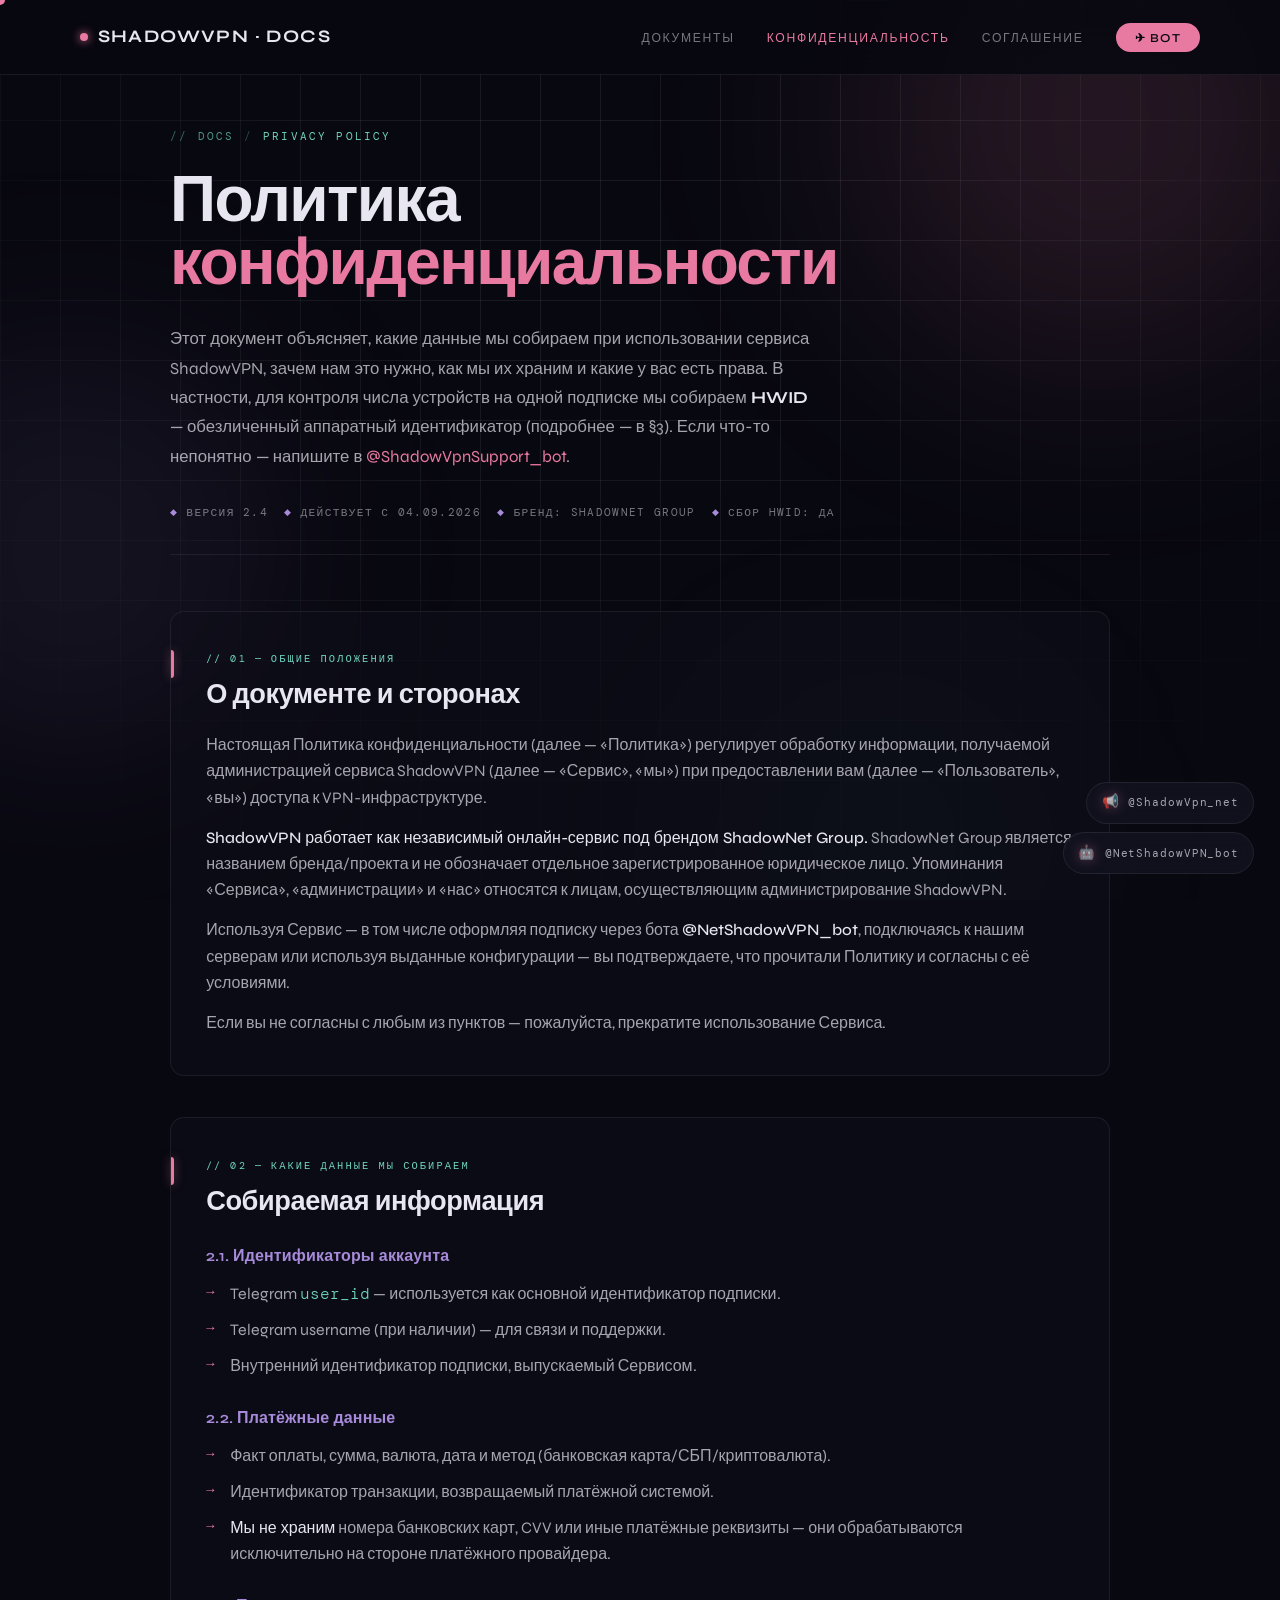
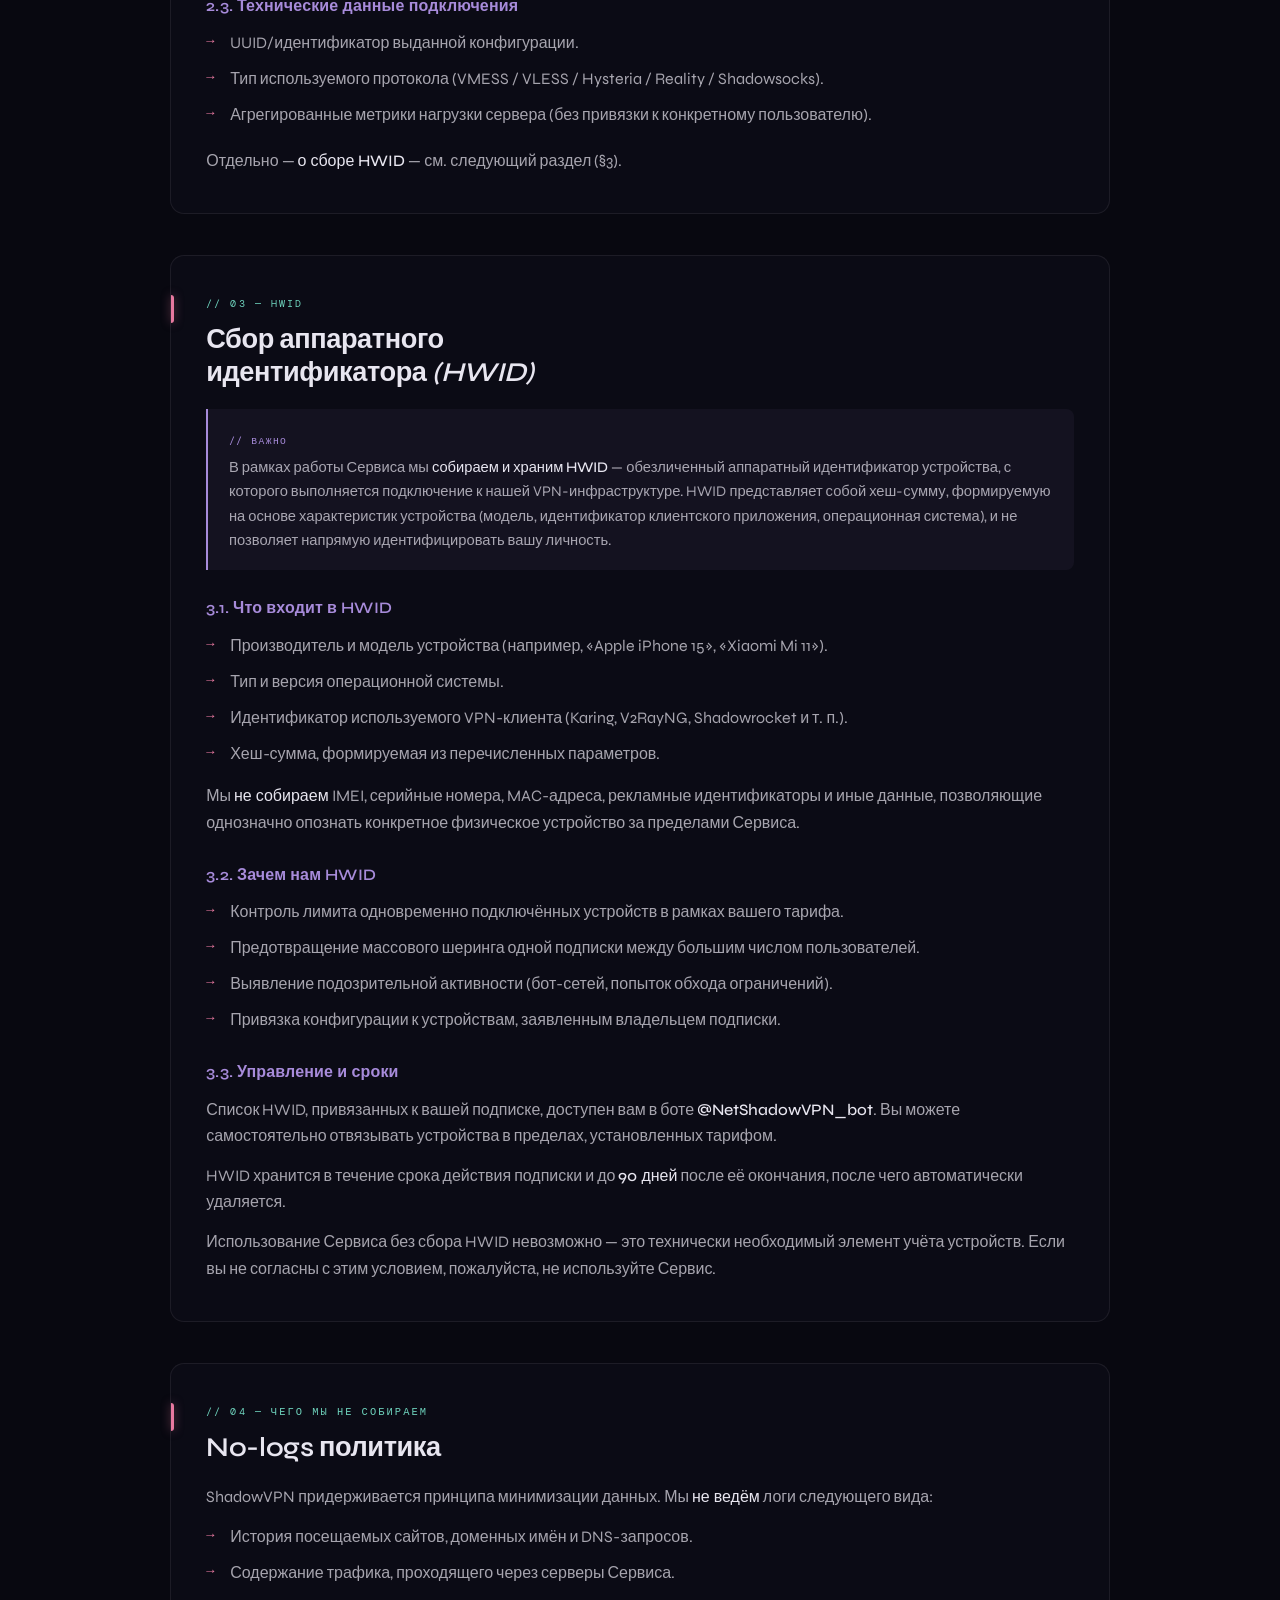
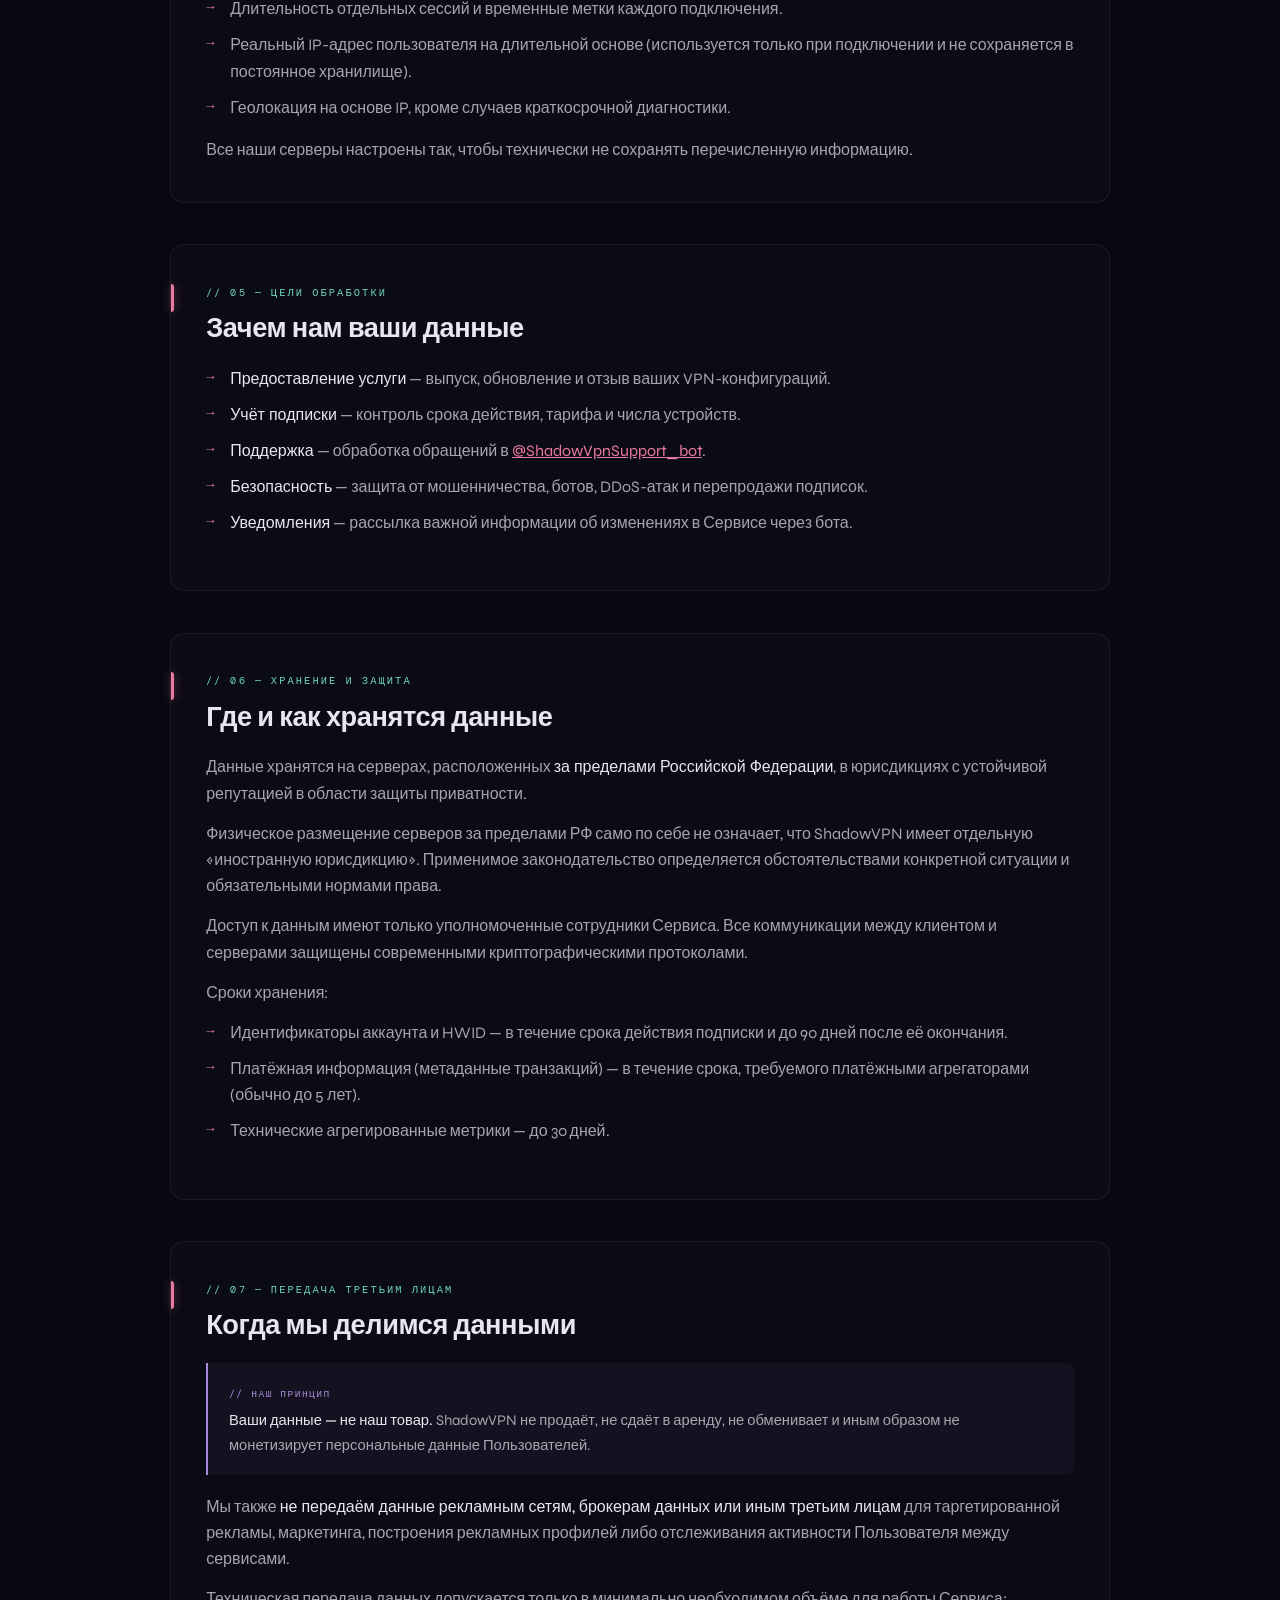
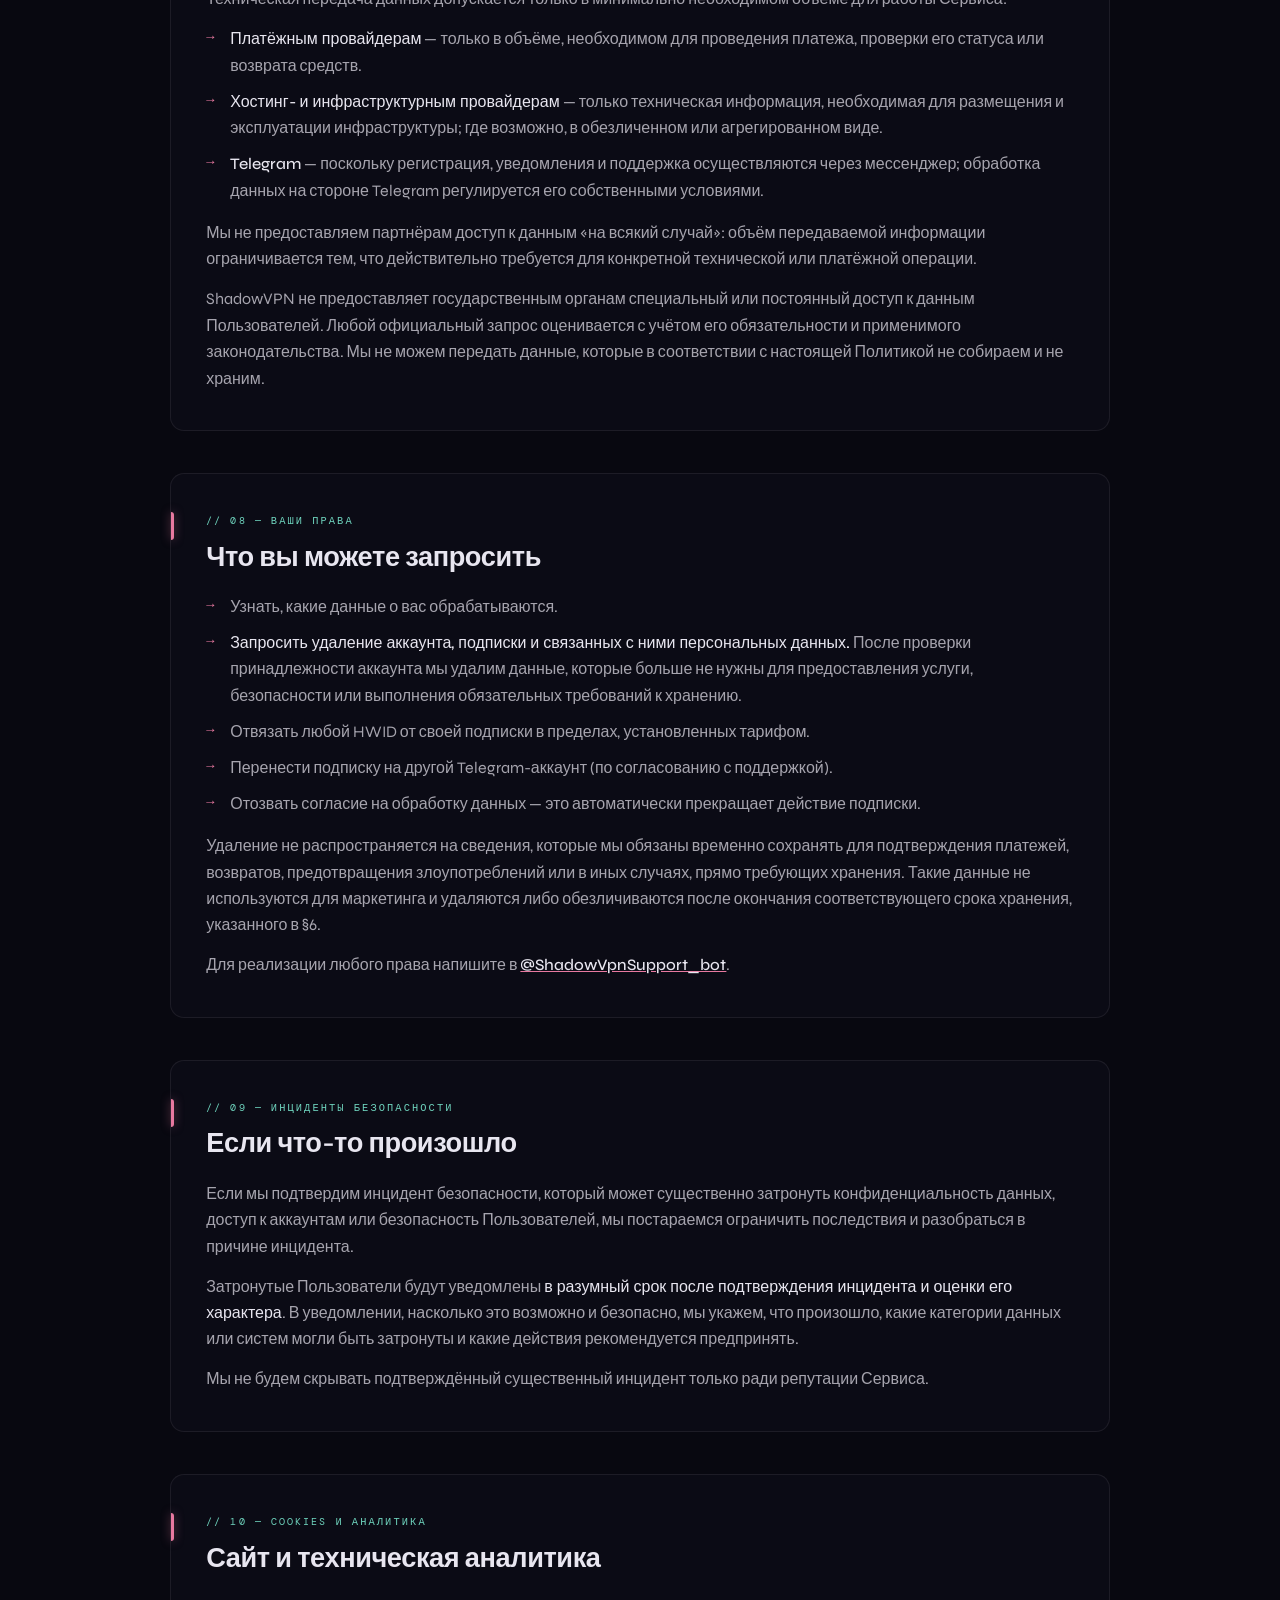
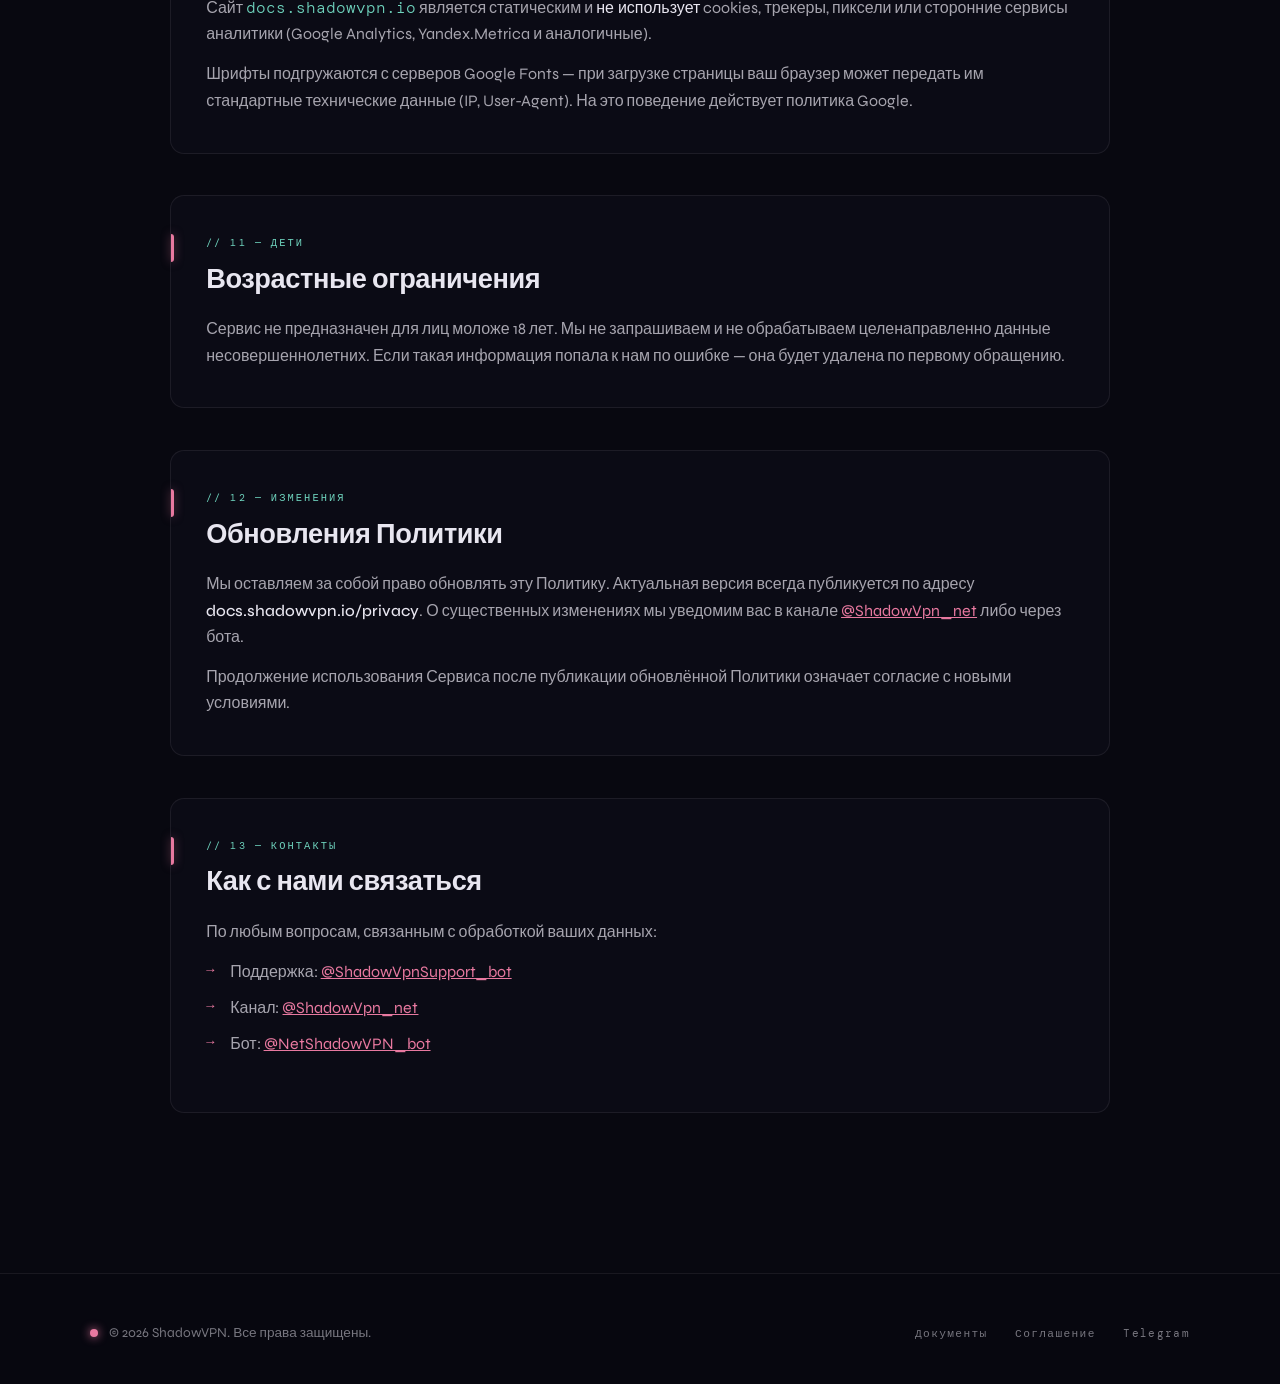
==== commit 06f01d0d: "Add files via upload" ====
--- a/privacy/index.html
+++ b/privacy/index.html
@@ -49,9 +49,9 @@
   </p>
 
   <div class="meta-row reveal">
-    <span>Версия 2.3</span>
+    <span>Версия 2.4</span>
     <span>Действует с 04.09.2026</span>
-    <span>Юрисдикция: вне РФ</span>
+    <span>Бренд: ShadowNet Group</span>
     <span>Сбор HWID: да</span>
   </div>
 
@@ -61,6 +61,7 @@
       <div class="doc-num">// 01 — Общие положения</div>
       <h2>О документе и сторонах</h2>
       <p>Настоящая Политика конфиденциальности (далее — «Политика») регулирует обработку информации, получаемой администрацией сервиса ShadowVPN (далее — «Сервис», «мы») при предоставлении вам (далее — «Пользователь», «вы») доступа к VPN-инфраструктуре.</p>
+      <p><strong>ShadowVPN работает как независимый онлайн-сервис под брендом ShadowNet Group.</strong> ShadowNet Group является названием бренда/проекта и не обозначает отдельное зарегистрированное юридическое лицо. Упоминания «Сервиса», «администрации» и «нас» относятся к лицам, осуществляющим администрирование ShadowVPN.</p>
       <p>Используя Сервис — в том числе оформляя подписку через бота <strong>@NetShadowVPN_bot</strong>, подключаясь к нашим серверам или используя выданные конфигурации — вы подтверждаете, что прочитали Политику и согласны с её условиями.</p>
       <p>Если вы не согласны с любым из пунктов — пожалуйста, прекратите использование Сервиса.</p>
     </section>
@@ -155,6 +156,7 @@
       <div class="doc-num">// 06 — Хранение и защита</div>
       <h2>Где и как хранятся данные</h2>
       <p>Данные хранятся на серверах, расположенных <strong>за пределами Российской Федерации</strong>, в юрисдикциях с устойчивой репутацией в области защиты приватности.</p>
+      <p>Физическое размещение серверов за пределами РФ само по себе не означает, что ShadowVPN имеет отдельную «иностранную юрисдикцию». Применимое законодательство определяется обстоятельствами конкретной ситуации и обязательными нормами права.</p>
       <p>Доступ к данным имеют только уполномоченные сотрудники Сервиса. Все коммуникации между клиентом и серверами защищены современными криптографическими протоколами.</p>
       <p>Сроки хранения:</p>
       <ul class="doc-list">
@@ -179,7 +181,7 @@
         <li><strong>Telegram</strong> — поскольку регистрация, уведомления и поддержка осуществляются через мессенджер; обработка данных на стороне Telegram регулируется его собственными условиями.</li>
       </ul>
       <p>Мы не предоставляем партнёрам доступ к данным «на всякий случай»: объём передаваемой информации ограничивается тем, что действительно требуется для конкретной технической или платёжной операции.</p>
-      <p>Сервис <strong>не сотрудничает</strong> с государственными органами Российской Федерации и не находится под их юрисдикцией.</p>
+      <p>ShadowVPN не предоставляет государственным органам специальный или постоянный доступ к данным Пользователей. Любой официальный запрос оценивается с учётом его обязательности и применимого законодательства. Мы не можем передать данные, которые в соответствии с настоящей Политикой не собираем и не храним.</p>
     </section>
 
     <section class="doc-section reveal">
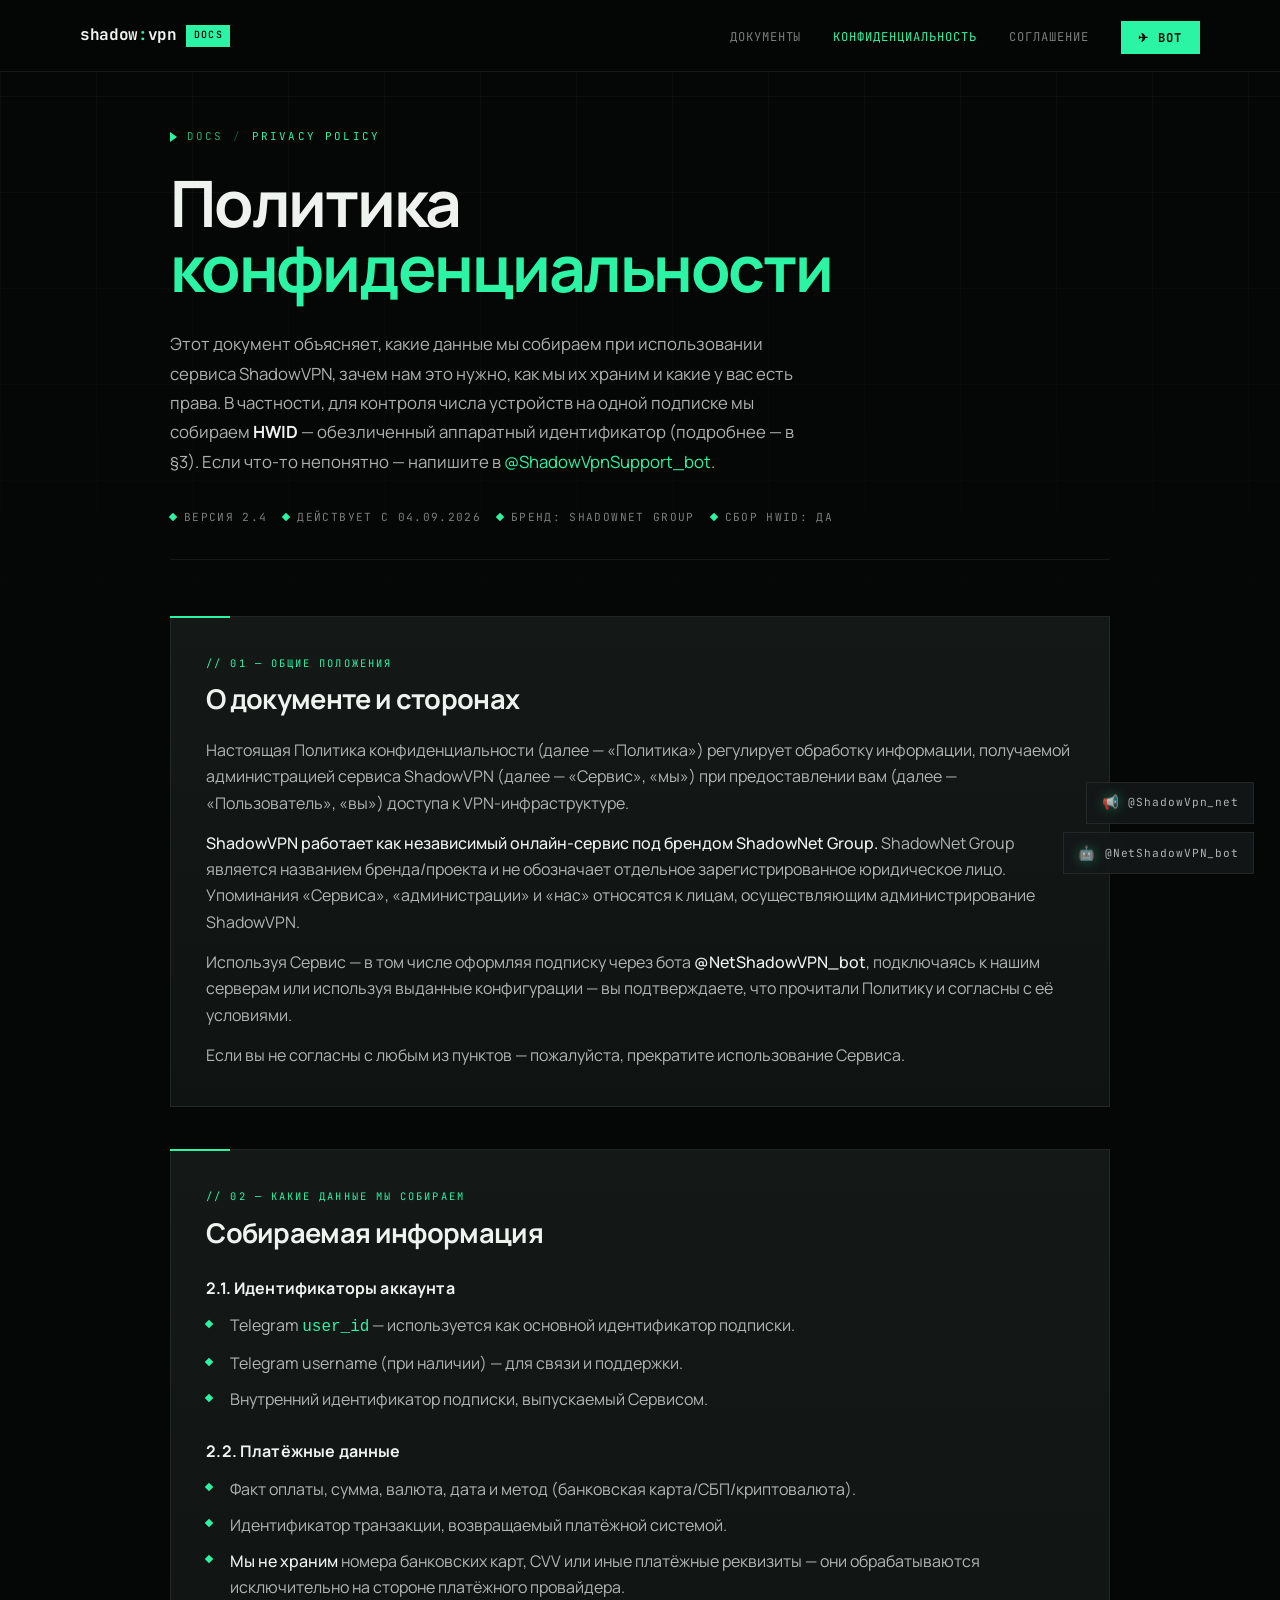
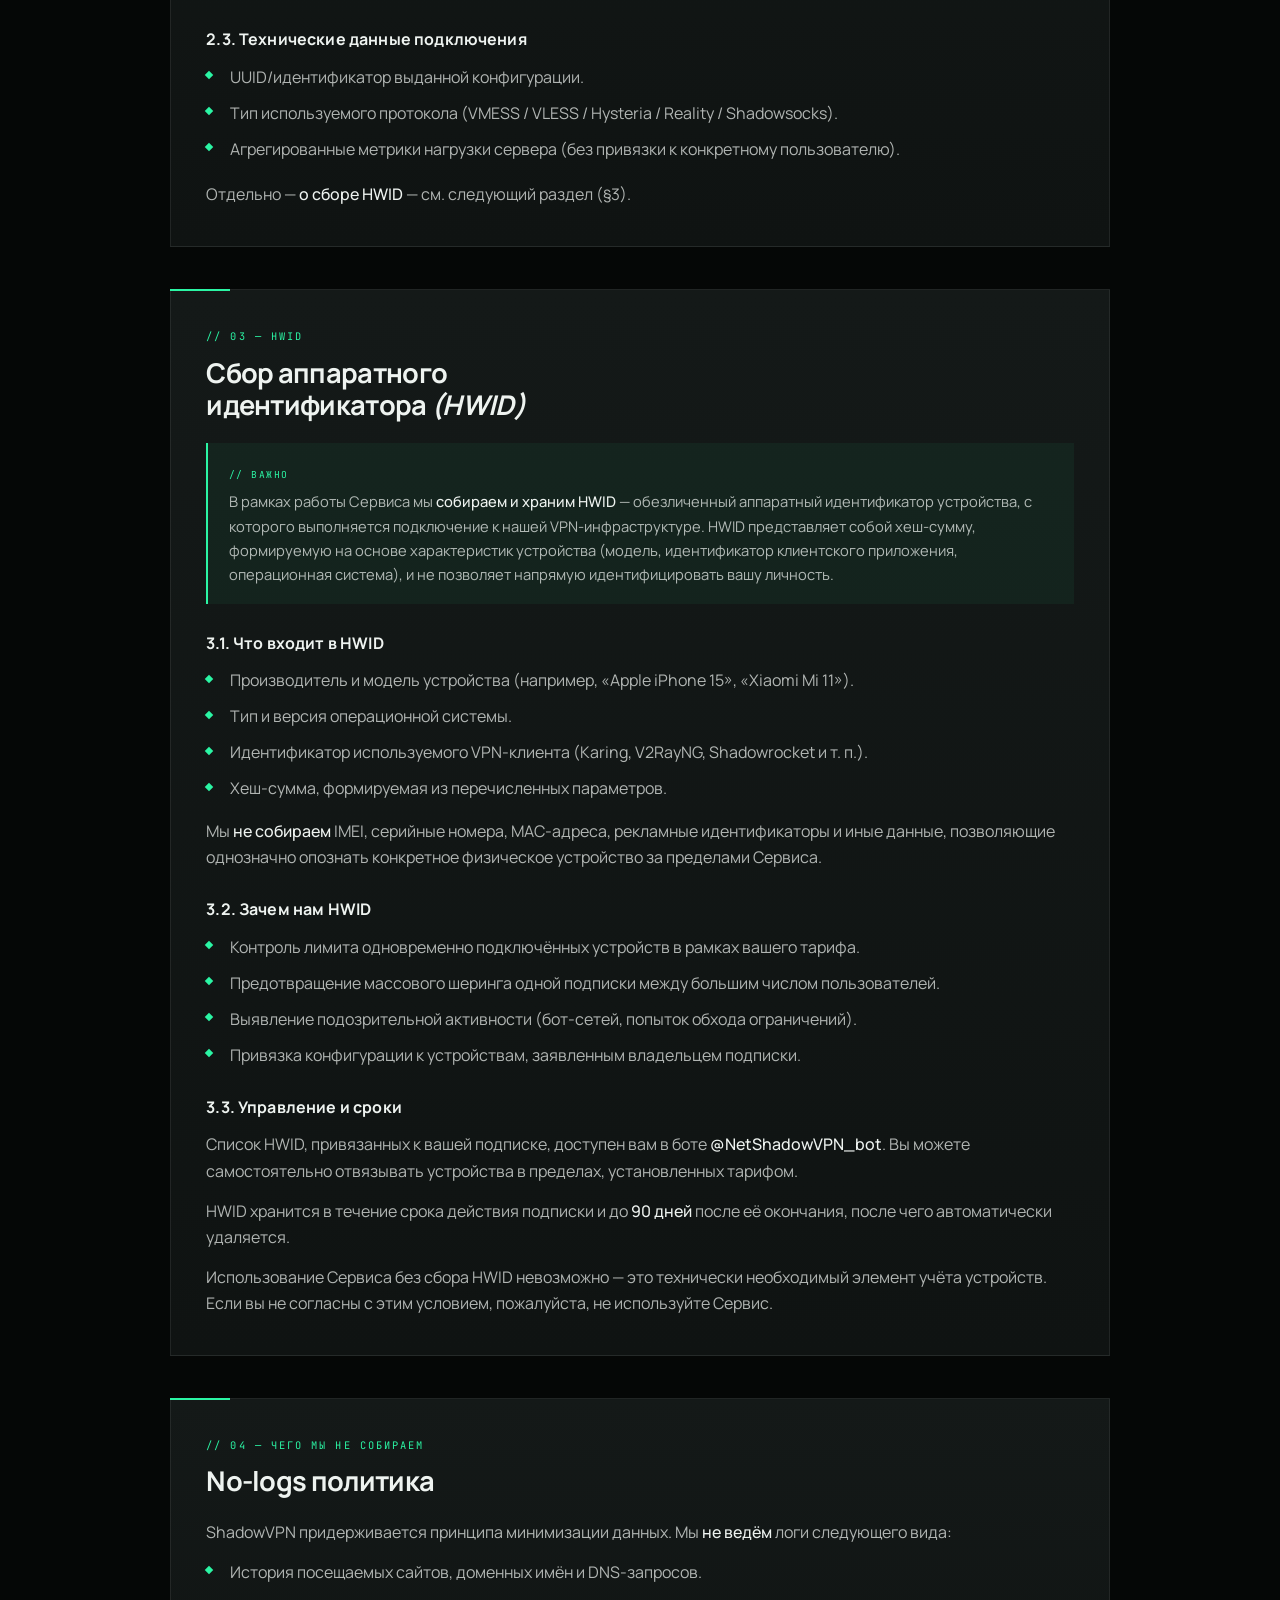
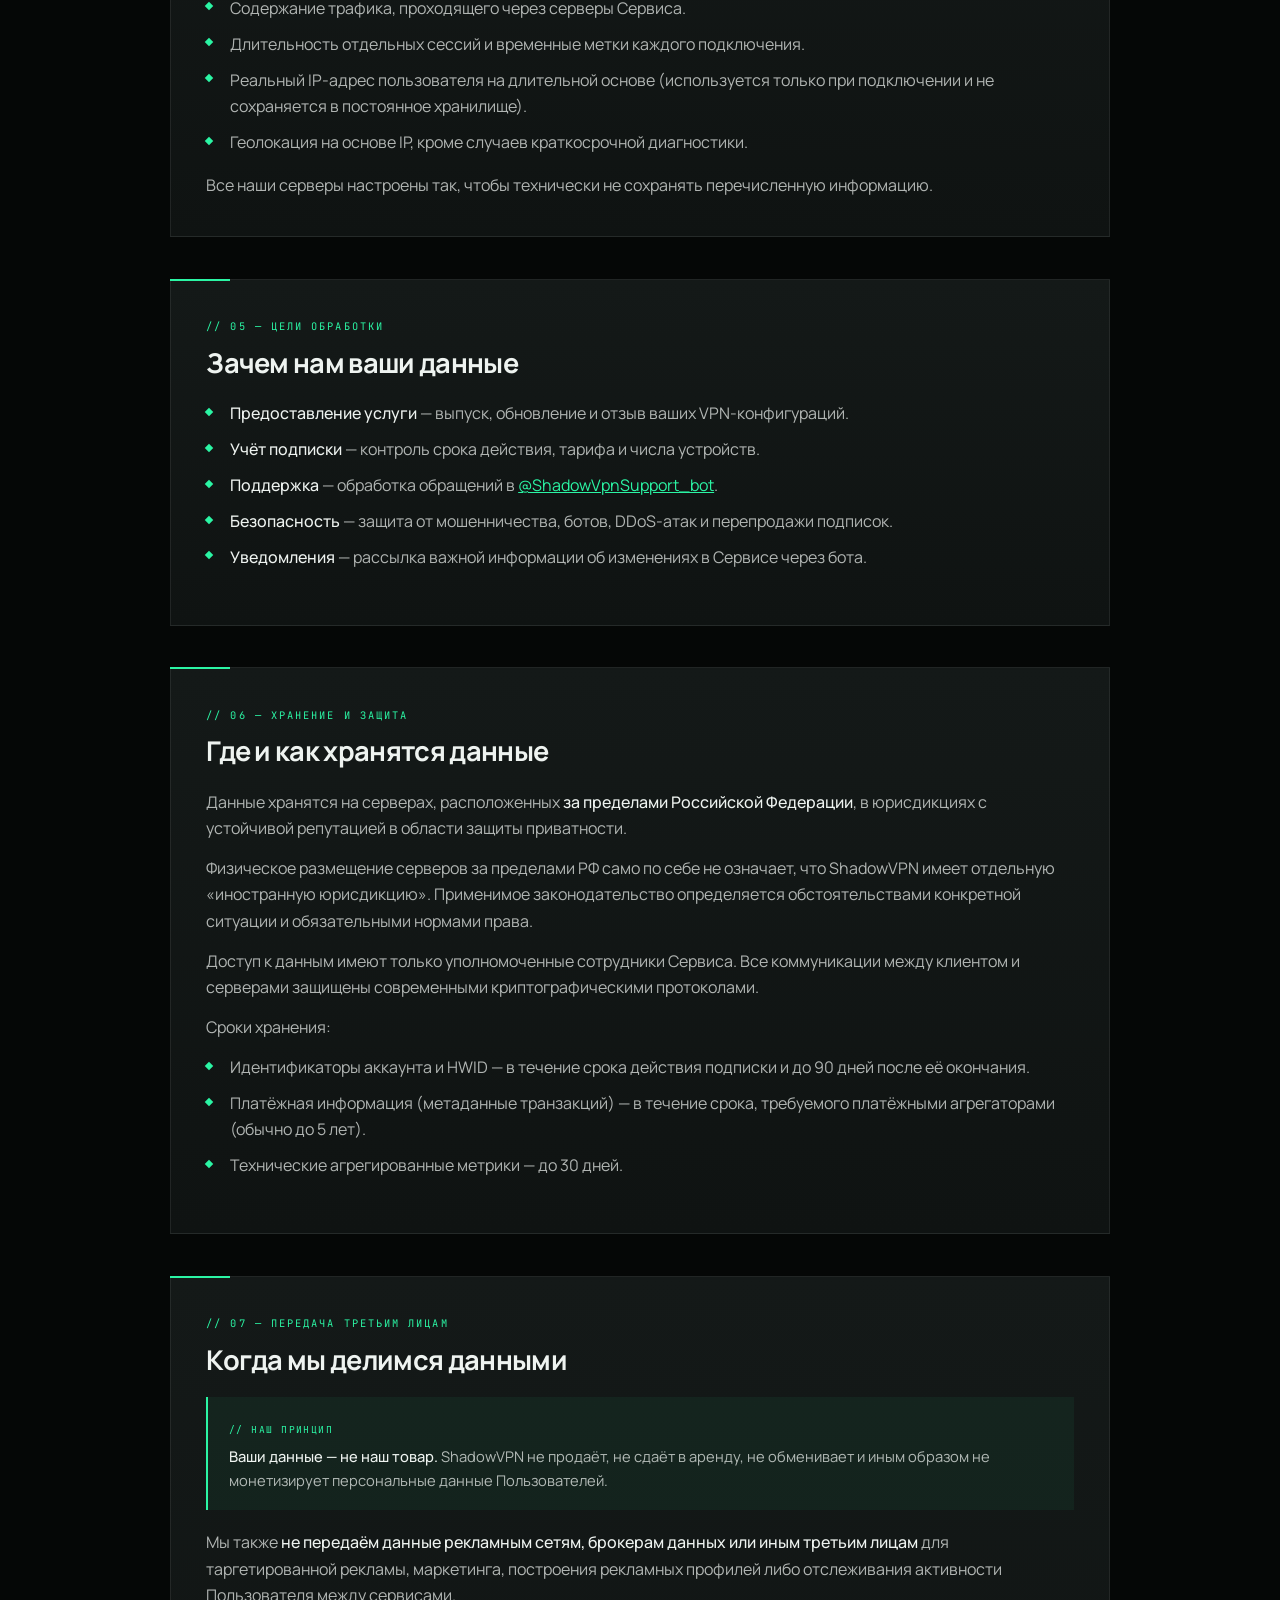
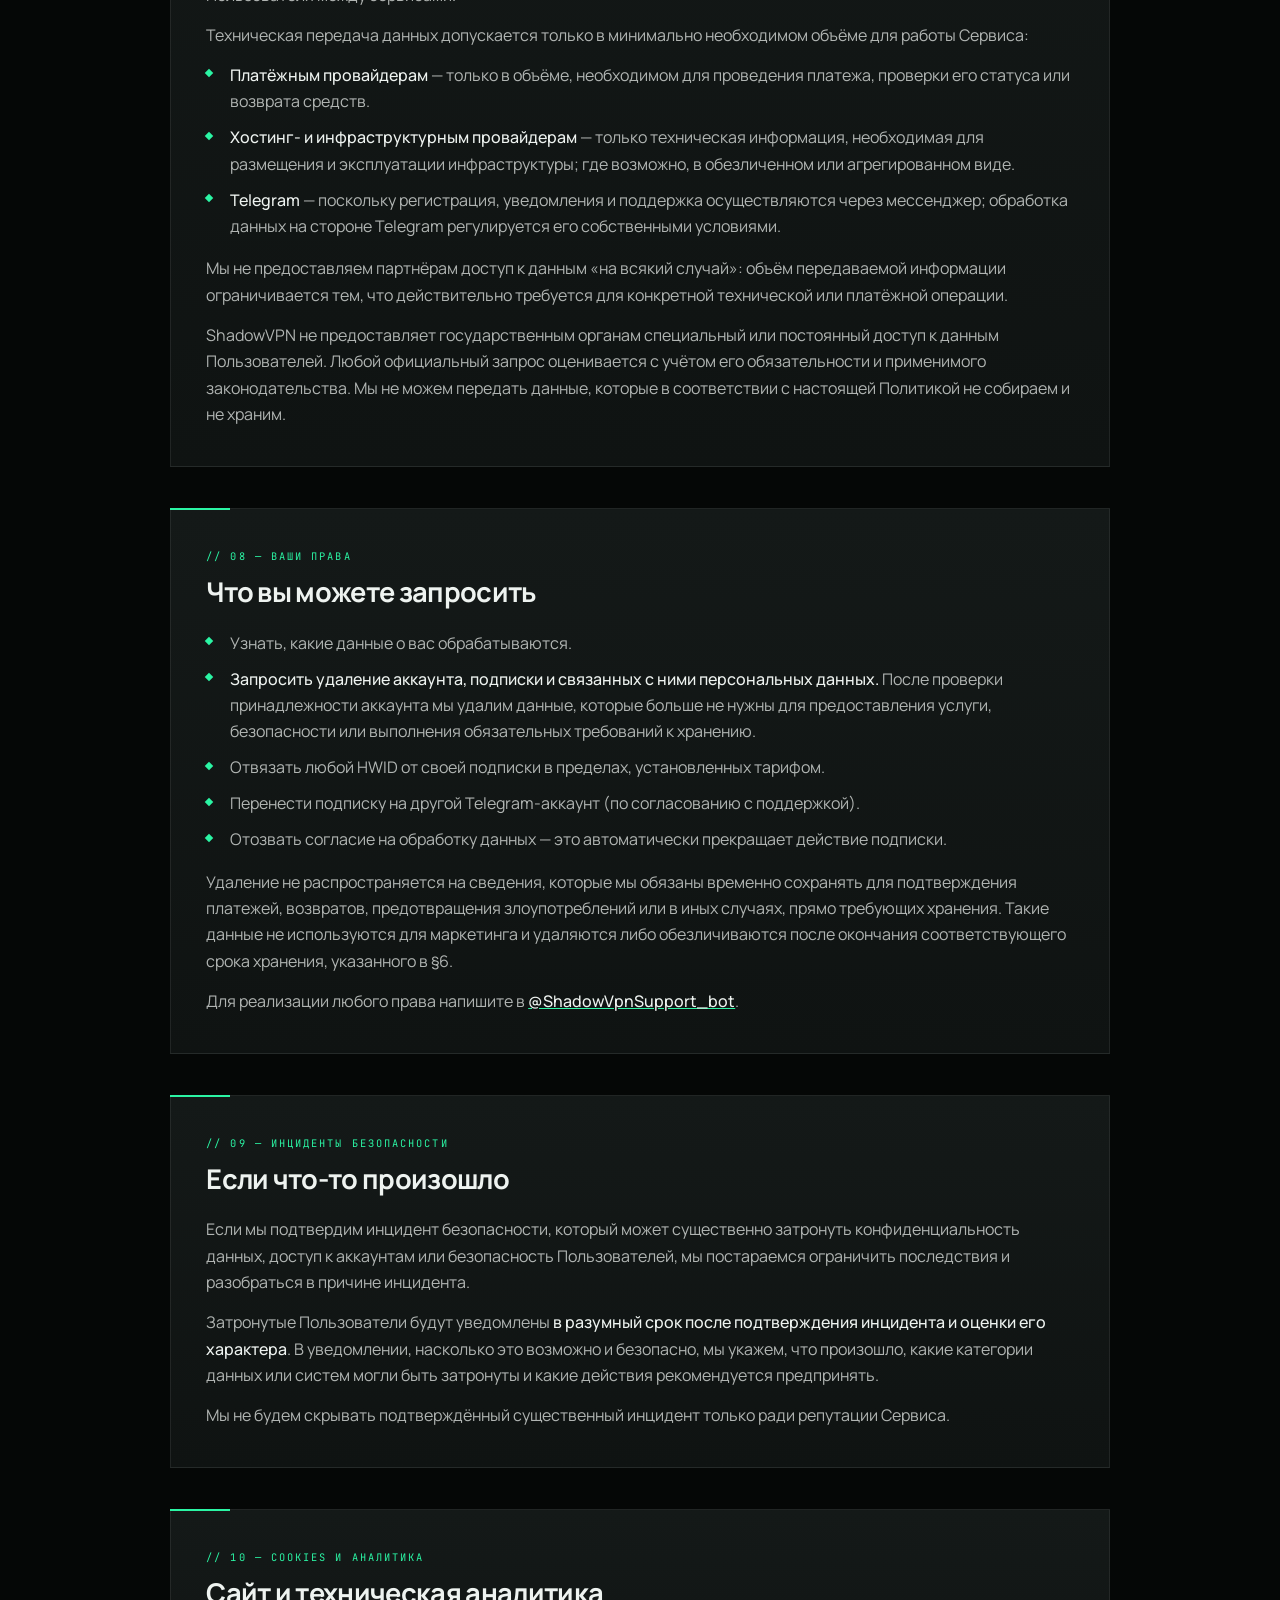
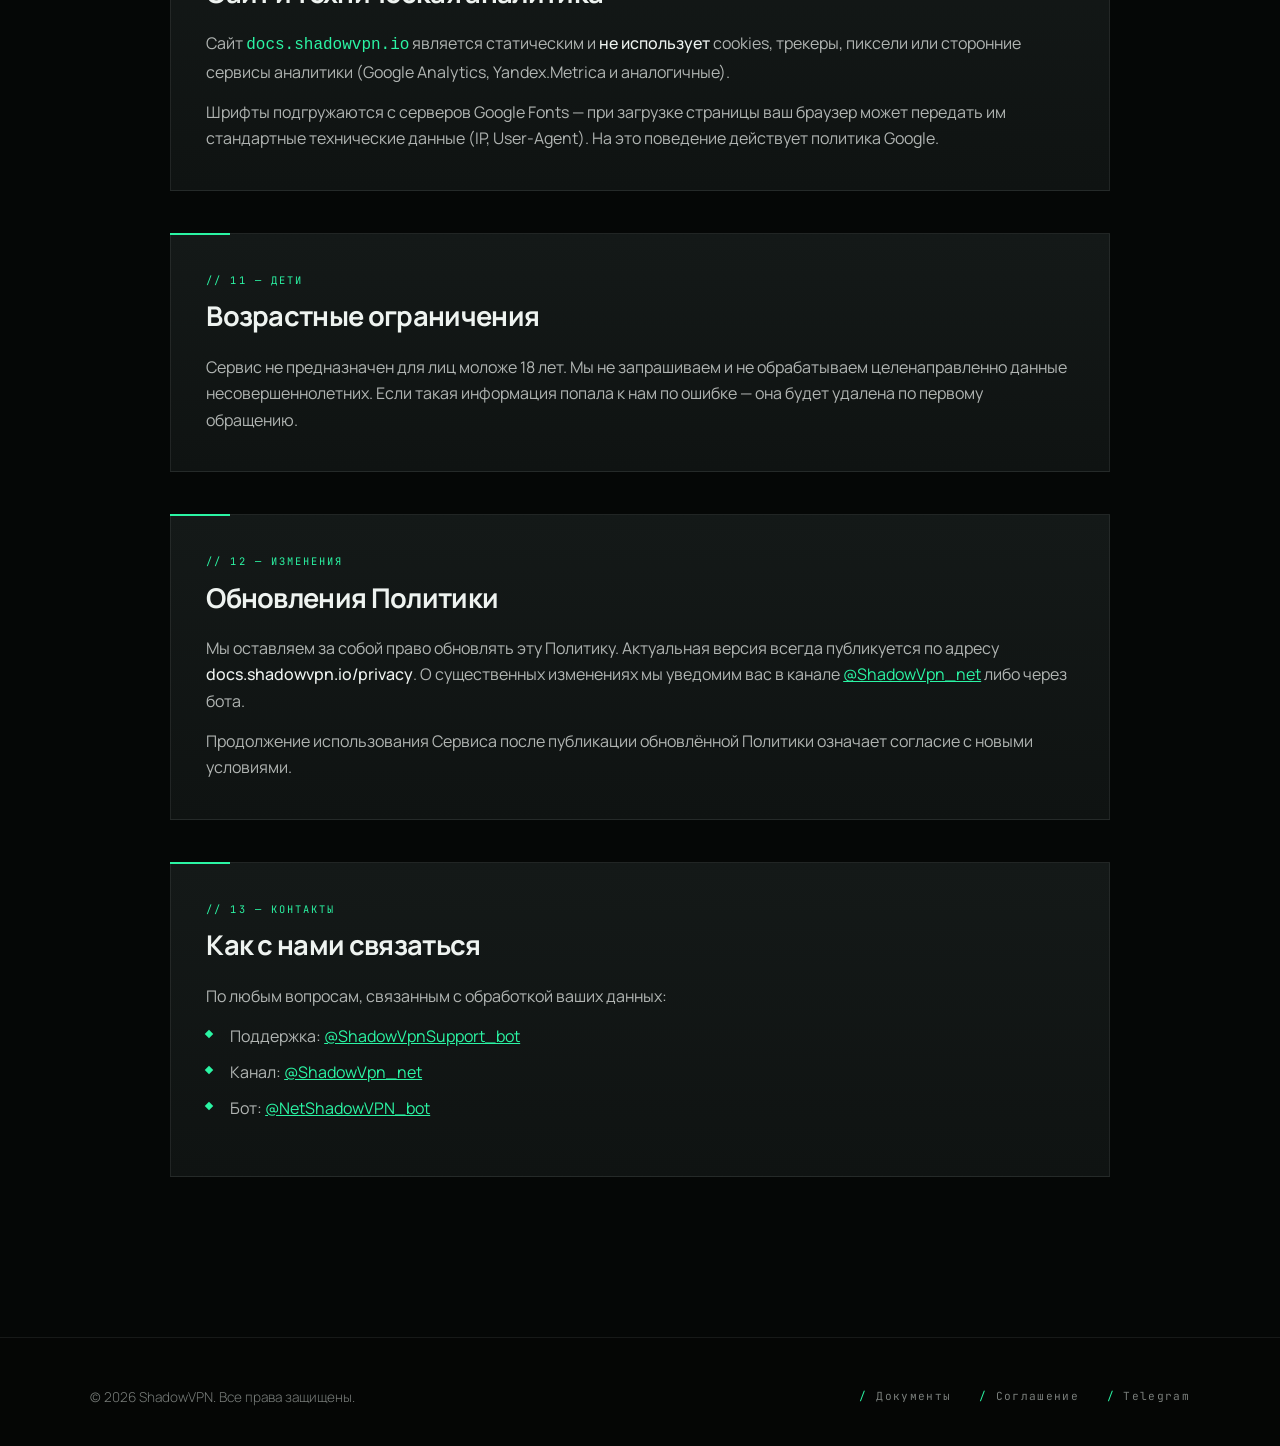
==== commit d7986164: "Restyle docs to match the new shadowvpn.io cyber design Dark/neon-mint palette, Manrope + JetBrains " ====
--- a/privacy/index.html
+++ b/privacy/index.html
@@ -7,22 +7,17 @@
 <meta name="description" content="Политика конфиденциальности сервиса ShadowVPN. Какие данные мы собираем, как храним и кому передаём.">
 <link rel="preconnect" href="https://fonts.googleapis.com">
 <link rel="preconnect" href="https://fonts.gstatic.com" crossorigin>
-<link href="https://fonts.googleapis.com/css2?family=Syne:wght@300;400;500;600;700&family=DM+Mono:wght@300;400;500&display=swap" rel="stylesheet">
-<link rel="stylesheet" href="/style.css">
+<link href="https://fonts.googleapis.com/css2?family=Manrope:wght@400;500;600;700;800&family=JetBrains+Mono:wght@400;500;700&display=swap" rel="stylesheet">
+<link rel="stylesheet" href="/style.css?v=20261018-1">
 </head>
 <body>
 
-<div id="cursor"></div>
-
 <div class="bg-wrap">
   <div class="grid-bg"></div>
-  <div class="blob b1"></div>
-  <div class="blob b2"></div>
-  <div class="blob b3"></div>
 </div>
 
 <nav>
-  <a href="/" class="logo"><span class="logo-dot"></span>ShadowVPN · Docs</a>
+  <a href="/" class="logo">shadow<b>:</b>vpn <small>docs</small></a>
   <ul class="nav-links">
     <li><a href="/">Документы</a></li>
     <li><a href="/privacy/" class="active">Конфиденциальность</a></li>
@@ -260,6 +255,6 @@
   </div>
 </footer>
 
-<script src="/script.js"></script>
+<script src="/script.js?v=20261018-1"></script>
 </body>
 </html>
--- a/style.css
+++ b/style.css
@@ -1,24 +1,27 @@
-/* ShadowVPN docs — shared stylesheet */
+/* ShadowVPN docs — shared stylesheet (style.css is a copy of docs-v2.css) */
 *, *::before, *::after { margin: 0; padding: 0; box-sizing: border-box; }
 
 :root {
-  --black:   #080810;
-  --surface: #0f0f1a;
-  --card:    #13131f;
-  --pink:    #e879a0;
-  --pink-d:  #c45c80;
-  --violet:  #a78bda;
-  --mint:    #6fd4be;
-  --text:    #e8e6f0;
-  --muted:   rgba(232,230,240,.5);
-  --muted-2: rgba(232,230,240,.7);
-  --border:  rgba(232,230,240,.08);
-  --border-2:rgba(232,230,240,.14);
+  --black:   #050706;
+  --surface: #0b0e0d;
+  --card:    #0f1312;
+  --card-2:  #141918;
+  --pink:    #2bf5a4;
+  --pink-d:  #1fc985;
+  --violet:  #2bf5a4;
+  --mint:    #2bf5a4;
+  --text:    #eef3f0;
+  --muted:   rgba(238,243,240,.5);
+  --muted-2: rgba(238,243,240,.72);
+  --border:  rgba(238,243,240,.08);
+  --border-2:rgba(238,243,240,.16);
+  --sans: 'Manrope', system-ui, sans-serif;
+  --mono: 'JetBrains Mono', ui-monospace, monospace;
 }
 
 html { scroll-behavior: smooth; }
 body {
-  font-family: 'Syne', sans-serif;
+  font-family: var(--sans);
   background: var(--black);
   color: var(--text);
   overflow-x: hidden;
@@ -30,7 +33,7 @@
 /* Custom cursor */
 #cursor {
   width: 10px; height: 10px;
-  background: var(--pink); border-radius: 50%;
+  background: var(--pink); border-radius: 0;
   position: fixed; pointer-events: none; z-index: 9999;
   transform: translate(-50%, -50%);
   transition: width .2s, height .2s, background .2s;
@@ -48,17 +51,17 @@
   background-size: 60px 60px;
   mask-image: radial-gradient(ellipse 70% 90% at 50% 20%, black 30%, transparent 100%);
 }
-.blob { position: absolute; border-radius: 50%; filter: blur(110px); }
-.b1 { width: 480px; height: 480px; background: rgba(232,121,160,.13); top: -120px; right: -60px; }
-.b2 { width: 380px; height: 380px; background: rgba(167,139,218,.1);  top: 40%; left: -120px; }
-.b3 { width: 280px; height: 280px; background: rgba(111,212,190,.08); bottom: -80px; right: 20%; }
+.blob { position: absolute; border-radius: 0; filter: blur(110px); }
+.b1 { width: 480px; height: 480px; background: rgba(43,245,164,.13); top: -120px; right: -60px; }
+.b2 { width: 380px; height: 380px; background: rgba(43,245,164,.1);  top: 40%; left: -120px; }
+.b3 { width: 280px; height: 280px; background: rgba(43,245,164,.08); bottom: -80px; right: 20%; }
 
 /* NAV */
 nav {
   position: fixed; top: 0; left: 0; right: 0; z-index: 100;
   display: flex; justify-content: space-between; align-items: center;
   padding: 1.4rem 5rem;
-  background: rgba(8,8,16,.85);
+  background: rgba(5,7,6,.85);
   backdrop-filter: blur(20px);
   border-bottom: 1px solid var(--border);
 }
@@ -70,13 +73,13 @@
   white-space: nowrap;
 }
 .logo-dot {
-  width: 8px; height: 8px; border-radius: 50%;
+  width: 8px; height: 8px; border-radius: 0;
   background: var(--pink); box-shadow: 0 0 10px var(--pink);
   animation: pulse 2s infinite; flex-shrink: 0;
 }
 @keyframes pulse {
   0%, 100% { box-shadow: 0 0 6px var(--pink); }
-  50% { box-shadow: 0 0 18px var(--pink), 0 0 32px rgba(232,121,160,.3); }
+  50% { box-shadow: 0 0 18px var(--pink), 0 0 32px rgba(43,245,164,.3); }
 }
 .nav-links { display: flex; gap: 2rem; list-style: none; align-items: center; }
 .nav-links a {
@@ -87,7 +90,7 @@
 .nav-links a.active { color: var(--pink); }
 .nav-tg {
   background: var(--pink) !important; color: var(--black) !important;
-  padding: .48rem 1.2rem; border-radius: 40px;
+  padding: .48rem 1.2rem; border-radius: 0;
   font-weight: 600 !important; letter-spacing: .1em !important;
 }
 
@@ -99,19 +102,19 @@
 }
 .tg-corner a {
   display: inline-flex; align-items: center; gap: .55rem;
-  font-family: 'DM Mono', monospace;
+  font-family: var(--mono);
   font-size: .7rem; letter-spacing: .08em;
   padding: .55rem .9rem;
-  background: rgba(19,19,31,.88);
+  background: rgba(20,25,24,.88);
   backdrop-filter: blur(10px);
   border: 1px solid var(--border);
-  border-radius: 40px;
+  border-radius: 0;
   color: var(--muted-2); text-decoration: none;
   transition: .25s;
 }
 .tg-corner a:hover { color: var(--text); border-color: var(--pink); transform: translateX(-3px); }
 .tg-corner a .ico {
-  font-size: .85rem; filter: drop-shadow(0 0 6px rgba(232,121,160,.5));
+  font-size: .85rem; filter: drop-shadow(0 0 6px rgba(43,245,164,.5));
 }
 
 /* HERO */
@@ -121,7 +124,7 @@
   max-width: 1100px; margin: 0 auto;
 }
 .crumb {
-  font-family: 'DM Mono', monospace;
+  font-family: var(--mono);
   font-size: .68rem; letter-spacing: .2em; text-transform: uppercase;
   color: var(--mint); margin-bottom: 1.5rem;
   display: flex; align-items: center; gap: .6rem;
@@ -141,7 +144,7 @@
   hyphens: auto;
 }
 h1 em { font-style: normal; color: var(--pink); }
-h1 .outline { -webkit-text-stroke: 1px rgba(232,230,240,.28); color: transparent; }
+h1 .outline { -webkit-text-stroke: 1px rgba(238,243,240,.28); color: transparent; }
 
 .lead {
   font-size: 1.05rem; line-height: 1.75;
@@ -151,7 +154,7 @@
 }
 .meta-row {
   display: flex; flex-wrap: wrap; gap: 1rem;
-  font-family: 'DM Mono', monospace;
+  font-family: var(--mono);
   font-size: .7rem; letter-spacing: .12em; text-transform: uppercase;
   color: var(--muted); margin-bottom: 3.5rem;
   padding-bottom: 2rem; border-bottom: 1px solid var(--border);
@@ -163,9 +166,9 @@
 .doc { display: flex; flex-direction: column; gap: 2.6rem; }
 
 .doc-section {
-  background: rgba(15,15,26,.55);
+  background: rgba(15,19,18,.55);
   border: 1px solid var(--border);
-  border-radius: 14px;
+  border-radius: 0;
   padding: 2.4rem 2.2rem;
   position: relative;
   transition: border-color .3s;
@@ -174,12 +177,12 @@
 .doc-section::before {
   content: ''; position: absolute; left: 0; top: 2.4rem;
   width: 3px; height: 28px;
-  background: var(--pink); border-radius: 0 3px 3px 0;
-  box-shadow: 0 0 10px rgba(232,121,160,.5);
+  background: var(--pink); border-radius: 0;
+  box-shadow: 0 0 10px rgba(43,245,164,.5);
 }
 
 .doc-num {
-  font-family: 'DM Mono', monospace;
+  font-family: var(--mono);
   font-size: .65rem; letter-spacing: .2em; text-transform: uppercase;
   color: var(--mint); margin-bottom: .7rem;
 }
@@ -208,7 +211,7 @@
 }
 ul.doc-list li::before {
   content: '→'; position: absolute; left: 0; top: 0;
-  color: var(--pink); font-family: 'DM Mono', monospace;
+  color: var(--pink); font-family: var(--mono);
   font-size: .85rem;
 }
 
@@ -217,14 +220,14 @@
   margin: 1.2rem 0;
   padding: 1.1rem 1.3rem;
   border-left: 2px solid var(--violet);
-  background: rgba(167,139,218,.06);
-  border-radius: 0 8px 8px 0;
+  background: rgba(43,245,164,.06);
+  border-radius: 0;
   font-size: .92rem;
   color: var(--muted-2);
 }
 .callout-tag {
   display: inline-block;
-  font-family: 'DM Mono', monospace;
+  font-family: var(--mono);
   font-size: .6rem; letter-spacing: .15em; text-transform: uppercase;
   color: var(--violet); margin-bottom: .4rem;
 }
@@ -239,7 +242,7 @@
 .card-link {
   background: var(--card);
   border: 1px solid var(--border);
-  border-radius: 14px;
+  border-radius: 0;
   padding: 2.2rem 2rem;
   text-decoration: none;
   color: var(--text);
@@ -251,10 +254,10 @@
 .card-link:hover {
   border-color: var(--pink);
   transform: translateY(-4px);
-  background: linear-gradient(160deg, rgba(232,121,160,.07), var(--card) 55%);
+  background: linear-gradient(160deg, rgba(43,245,164,.07), var(--card) 55%);
 }
 .card-link .tag {
-  font-family: 'DM Mono', monospace;
+  font-family: var(--mono);
   font-size: .62rem; letter-spacing: .18em; text-transform: uppercase;
   color: var(--mint);
 }
@@ -265,7 +268,7 @@
 .card-link p { color: var(--muted); font-size: .9rem; font-weight: 300; }
 .card-link .arrow {
   margin-top: auto;
-  font-family: 'DM Mono', monospace;
+  font-family: var(--mono);
   font-size: .72rem; letter-spacing: .15em; text-transform: uppercase;
   color: var(--pink);
   display: inline-flex; align-items: center; gap: .6rem;
@@ -277,7 +280,7 @@
   position: relative; z-index: 1;
   padding: 3rem 5rem 2.5rem;
   border-top: 1px solid var(--border);
-  background: rgba(8,8,16,.6);
+  background: rgba(5,7,6,.6);
   margin-top: 4rem;
 }
 .footer-inner {
@@ -290,7 +293,7 @@
   font-size: .85rem; color: var(--muted); font-weight: 300;
 }
 .footer-inner .right {
-  font-family: 'DM Mono', monospace;
+  font-family: var(--mono);
   font-size: .7rem; letter-spacing: .12em;
   color: var(--muted);
 }
@@ -372,7 +375,7 @@
   .doc { gap: 1.4rem; }
   .doc-section {
     padding: 1.5rem 1.2rem;
-    border-radius: 11px;
+    border-radius: 0;
   }
   .doc-section::before {
     top: 1.5rem;
@@ -462,3 +465,246 @@
   /* Сокращаем лого на мини-экранах */
   .logo { font-size: .85rem; letter-spacing: .05em; }
 }
+
+/* ===== Documentation app layout ===== */
+.docs-home { background: var(--black); }
+.docs-topbar { padding: 1rem 2rem; }
+.top-actions { display: flex; align-items: center; gap: 1.4rem; }
+.top-actions > a { font-size: .7rem; letter-spacing: .12em; text-transform: uppercase; color: var(--muted); text-decoration: none; transition: .2s; }
+.top-actions > a:hover { color: var(--text); }
+.status-link { display: inline-flex; align-items: center; gap: .55rem; }
+.status-pulse { width: 7px; height: 7px; border-radius: 0; background: var(--mint); box-shadow: 0 0 12px rgba(43,245,164,.7); display: inline-block; }
+.status-pulse.large { width: 11px; height: 11px; box-shadow: 0 0 20px rgba(43,245,164,.75); }
+
+.docs-sidebar {
+  position: fixed; z-index: 70; left: 0; top: 68px; bottom: 0; width: 270px;
+  border-right: 1px solid var(--border); background: rgba(5,7,6,.74); backdrop-filter: blur(18px);
+}
+.sidebar-scroll { height: 100%; overflow-y: auto; padding: 1.8rem 1.3rem 4rem; scrollbar-width: thin; scrollbar-color: var(--border-2) transparent; }
+.sidebar-group { margin-bottom: 1.65rem; }
+.sidebar-label { font-family: var(--mono); font-size: .58rem; letter-spacing: .18em; color: rgba(238,243,240,.32); text-transform: uppercase; padding: 0 .75rem .55rem; }
+.sidebar-link { position: relative; display: block; padding: .58rem .75rem; border-radius: 0; color: var(--muted-2); text-decoration: none; font-size: .83rem; transition: .2s; margin: .1rem 0; }
+.sidebar-link:hover { color: var(--text); background: rgba(255,255,255,.035); }
+.sidebar-link.active { color: var(--pink); background: rgba(43,245,164,.08); }
+.sidebar-link.active::before { content: ''; position: absolute; left: -.02rem; top: 50%; transform: translateY(-50%); width: 2px; height: 18px; background: var(--pink); box-shadow: 0 0 10px rgba(43,245,164,.45); }
+.sidebar-link.external::after { content: '↗'; float: right; opacity: .45; }
+.sidebar-toggle, .sidebar-backdrop { display: none; }
+
+.docs-main { position: relative; z-index: 1; margin-left: 270px; max-width: 1200px; padding: 8.2rem 4.5rem 5rem; }
+.docs-hero { min-height: 560px; padding-bottom: 4rem; border-bottom: 1px solid var(--border); }
+.docs-hero h1 { max-width: 850px; margin-bottom: 1.6rem; }
+.docs-hero .lead { max-width: 740px; }
+.docs-search-wrap { width: min(760px, 100%); position: relative; margin-top: 2.2rem; }
+.search-icon { position: absolute; left: 1.1rem; top: 50%; transform: translateY(-50%); color: var(--pink); font-size: 1.3rem; pointer-events: none; }
+.docs-search { width: 100%; padding: 1rem 4rem 1rem 3rem; border: 1px solid var(--border-2); border-radius: 0; background: rgba(20,25,24,.78); color: var(--text); font: inherit; outline: none; transition: .25s; box-shadow: 0 16px 50px rgba(0,0,0,.18); }
+.docs-search::placeholder { color: rgba(238,243,240,.3); }
+.docs-search:focus { border-color: rgba(43,245,164,.65); box-shadow: 0 0 0 3px rgba(43,245,164,.07), 0 18px 60px rgba(0,0,0,.22); }
+.docs-search-wrap kbd { position: absolute; right: .9rem; top: 50%; transform: translateY(-50%); min-width: 28px; padding: .15rem .4rem; border: 1px solid var(--border-2); border-bottom-color: rgba(238,243,240,.22); border-radius: 0; color: var(--muted); background: rgba(255,255,255,.025); font-family: var(--mono); text-align: center; font-size: .7rem; }
+.search-status { font-family: var(--mono); font-size: .65rem; color: var(--muted); margin-top: .65rem; min-height: 1rem; }
+.quick-cards { display: grid; grid-template-columns: repeat(2, minmax(0,1fr)); gap: .9rem; margin-top: 2.2rem; max-width: 880px; }
+.quick-card { display: grid; grid-template-columns: auto 1fr auto; align-items: center; gap: .9rem; padding: 1rem 1.05rem; border: 1px solid var(--border); background: rgba(15,19,18,.55); color: var(--text); border-radius: 0; text-decoration: none; transition: .25s; }
+.quick-card:hover { border-color: rgba(43,245,164,.45); transform: translateY(-2px); background: rgba(20,25,24,.75); }
+.quick-icon { width: 35px; height: 35px; border-radius: 0; background: rgba(43,245,164,.08); display: grid; place-items: center; }
+.quick-card strong { display: block; font-size: .87rem; margin-bottom: .12rem; }
+.quick-card small { color: var(--muted); font-size: .72rem; font-weight: 300; }
+.quick-card > span:last-child { color: var(--pink); }
+
+.docs-section { padding: 4.7rem 0; border-bottom: 1px solid var(--border); scroll-margin-top: 88px; }
+.section-eyebrow { font-family: var(--mono); color: var(--mint); letter-spacing: .16em; text-transform: uppercase; font-size: .63rem; margin-bottom: .9rem; }
+.docs-section > h2, .status-panel h2 { font-size: clamp(1.7rem, 3vw, 2.4rem); margin-bottom: .85rem; }
+.section-intro { max-width: 760px; color: var(--muted-2); font-weight: 300; font-size: .98rem; margin-bottom: 2rem; }
+.subheading { font-size: 1.05rem; color: var(--text); margin: 1.8rem 0 .8rem; }
+
+.steps-grid { display: grid; grid-template-columns: repeat(4,1fr); gap: .9rem; }
+.step-card, .info-card, .trouble-card { border: 1px solid var(--border); background: rgba(15,19,18,.55); border-radius: 0; padding: 1.35rem; }
+.step-num { font-family: var(--mono); font-size: .65rem; color: var(--pink); }
+.step-card h3, .info-card h3, .trouble-card h3 { color: var(--text); margin: .8rem 0 .55rem; font-size: .96rem; }
+.step-card p, .info-card p, .trouble-card p { color: var(--muted-2); font-size: .87rem; font-weight: 300; }
+.step-card a, .info-card a { color: var(--pink); }
+
+.plans-grid { display: grid; grid-template-columns: repeat(2, minmax(0,1fr)); gap: 1rem; }
+.plan-card { position: relative; padding: 1.5rem; border: 1px solid var(--border); border-radius: 0; background: rgba(15,19,18,.55); overflow: hidden; }
+.plan-card.featured { border-color: rgba(43,245,164,.4); background: linear-gradient(145deg, rgba(43,245,164,.075), rgba(15,19,18,.62) 50%); }
+.plan-card.featured::after { content: ''; position: absolute; width: 120px; height: 120px; right: -35px; top: -35px; background: rgba(43,245,164,.1); filter: blur(35px); border-radius: 0; }
+.plan-badge { position: absolute; top: .85rem; right: .9rem; font-family: var(--mono); font-size: .55rem; letter-spacing: .12em; text-transform: uppercase; color: var(--pink); border: 1px solid rgba(43,245,164,.25); padding: .28rem .5rem; border-radius: 0; }
+.plan-top { display: flex; justify-content: space-between; gap: 1rem; align-items: baseline; margin-bottom: .75rem; }
+.plan-name { font-weight: 600; font-size: 1.12rem; }
+.plan-price { color: var(--violet); font-family: var(--mono); font-size: .8rem; }
+.plan-price small { font-size: .62rem; color: var(--muted); }
+.plan-card > p { color: var(--muted); font-size: .82rem; margin-bottom: .9rem; }
+.feature-list { list-style: none; }
+.feature-list li { color: var(--muted-2); font-size: .82rem; margin: .5rem 0; padding-left: 1.2rem; position: relative; }
+.feature-list li::before { content: '✓'; color: var(--mint); position: absolute; left: 0; }
+
+.info-grid { display: grid; gap: 1rem; margin-top: 1rem; }
+.info-grid.two-col { grid-template-columns: repeat(2,minmax(0,1fr)); }
+.info-tag { font-family: var(--mono); font-size: .58rem; color: var(--mint); letter-spacing: .14em; text-transform: uppercase; }
+.number-list { counter-reset: n; list-style: none; }
+.number-list li { counter-increment: n; position: relative; padding-left: 1.8rem; margin: .55rem 0; color: var(--muted-2); font-size: .85rem; font-weight: 300; }
+.number-list li::before { content: counter(n, decimal-leading-zero); position: absolute; left: 0; top: .02rem; color: var(--pink); font-family: var(--mono); font-size: .64rem; }
+.text-link { display: inline-block; margin-top: .8rem; color: var(--pink); font-family: var(--mono); font-size: .68rem; text-decoration: none; letter-spacing: .05em; }
+.accent-callout { border-left-color: var(--pink); background: rgba(43,245,164,.05); }
+.accent-callout .callout-tag { color: var(--pink); }
+.platform-row { display: flex; flex-wrap: wrap; gap: .6rem; margin: 1.2rem 0 1.7rem; }
+.platform-row span { border: 1px solid var(--border); border-radius: 0; padding: .45rem .8rem; color: var(--muted-2); font-family: var(--mono); font-size: .65rem; background: rgba(255,255,255,.018); }
+.path-box { display: flex; flex-wrap: wrap; align-items: center; gap: .7rem; padding: 1rem 1.15rem; background: rgba(43,245,164,.04); border: 1px solid rgba(43,245,164,.13); border-radius: 0; margin-bottom: 1.2rem; font-family: var(--mono); font-size: .72rem; color: var(--muted-2); }
+.path-box b { color: var(--mint); font-weight: 400; }
+.wide-list { max-width: 850px; }
+.protocol-grid { display: flex; flex-wrap: wrap; gap: .65rem; }
+.protocol-grid span { padding: .6rem .8rem; border: 1px solid var(--border); border-radius: 0; background: rgba(15,19,18,.55); color: var(--muted-2); font-family: var(--mono); font-size: .66rem; }
+.muted-note { color: var(--muted); margin-top: 1.1rem; font-size: .85rem; }
+
+.trouble-grid { display: grid; grid-template-columns: repeat(3,minmax(0,1fr)); gap: 1rem; }
+.trouble-card { min-height: 100%; }
+.trouble-icon { width: 36px; height: 36px; border-radius: 0; display: grid; place-items: center; background: rgba(43,245,164,.08); color: var(--violet); font-size: 1.05rem; }
+.status-panel { display: grid; grid-template-columns: auto 1fr auto; align-items: center; gap: 1.2rem; border: 1px solid rgba(43,245,164,.18); background: linear-gradient(140deg, rgba(43,245,164,.045), rgba(15,19,18,.5)); padding: 1.4rem 1.5rem; border-radius: 0; }
+.status-panel h2 { margin: 0 0 .25rem; }
+.status-panel p { color: var(--muted-2); font-size: .87rem; }
+.primary-btn { text-decoration: none; color: var(--black); background: var(--mint); border-radius: 0; padding: .72rem 1rem; font-family: var(--mono); font-size: .67rem; letter-spacing: .04em; white-space: nowrap; }
+.doc-link-card { max-width: 720px; display: flex; justify-content: space-between; align-items: center; gap: 1rem; padding: 1.2rem 1.3rem; border: 1px solid var(--border); border-radius: 0; background: rgba(15,19,18,.55); color: var(--text); text-decoration: none; transition: .25s; }
+.doc-link-card:hover { border-color: rgba(43,245,164,.4); transform: translateY(-2px); }
+.doc-link-card small { display: block; color: var(--muted); font-family: var(--mono); font-size: .58rem; text-transform: uppercase; letter-spacing: .12em; margin-bottom: .25rem; }
+.doc-link-card strong { font-size: .95rem; }
+.doc-link-card b { color: var(--pink); }
+.support-grid { display: grid; grid-template-columns: repeat(3,minmax(0,1fr)); gap: 1rem; }
+.support-card { display: grid; grid-template-columns: auto 1fr auto; align-items: center; gap: .8rem; padding: 1.1rem; border: 1px solid var(--border); border-radius: 0; text-decoration: none; color: var(--text); background: rgba(15,19,18,.55); transition: .25s; }
+.support-card:hover { transform: translateY(-2px); border-color: rgba(43,245,164,.35); }
+.support-card.primary { border-color: rgba(43,245,164,.28); }
+.support-card > span { font-size: 1.15rem; }
+.support-card small { display: block; color: var(--muted); font-family: var(--mono); font-size: .56rem; text-transform: uppercase; letter-spacing: .1em; }
+.support-card strong { font-size: .79rem; overflow-wrap: anywhere; }
+.support-card p { color: var(--muted); font-size: .68rem; margin-top: .2rem; }
+.support-card b { color: var(--pink); }
+.no-results { padding: 5rem 0; text-align: center; color: var(--muted); }
+.no-results > span { font-size: 2rem; color: var(--pink); }
+.no-results h2 { color: var(--text); margin: .7rem 0 .4rem; }
+.docs-footer { margin-left: 270px; margin-top: 0; }
+.search-hidden { display: none !important; }
+
+@media (max-width: 1080px) {
+  .steps-grid { grid-template-columns: repeat(2,1fr); }
+  .trouble-grid, .support-grid { grid-template-columns: 1fr; }
+}
+
+@media (max-width: 820px) {
+  .docs-topbar { padding: .9rem 1rem; }
+  .top-actions > a:not(.nav-tg) { display: none; }
+  .docs-sidebar { transform: translateX(-100%); transition: transform .25s ease; top: 61px; width: 280px; z-index: 120; }
+  .docs-sidebar.open { transform: translateX(0); }
+  .sidebar-toggle { display: grid; place-items: center; position: fixed; z-index: 130; left: 1rem; bottom: 1rem; width: 44px; height: 44px; border-radius: 0; border: 1px solid var(--border-2); background: rgba(20,25,24,.94); color: var(--text); font-size: 1rem; backdrop-filter: blur(12px); }
+  .sidebar-backdrop { position: fixed; inset: 61px 0 0; z-index: 110; background: rgba(0,0,0,.45); backdrop-filter: blur(3px); }
+  .sidebar-backdrop.show { display: block; }
+  .docs-main { margin-left: 0; padding: 6.8rem 1.2rem 3rem; }
+  .docs-footer { margin-left: 0; }
+  .docs-hero { min-height: auto; }
+  .quick-cards, .plans-grid, .info-grid.two-col { grid-template-columns: 1fr; }
+  .status-panel { grid-template-columns: auto 1fr; }
+  .status-panel .primary-btn { grid-column: 1 / -1; text-align: center; }
+}
+
+@media (max-width: 560px) {
+  .docs-main { padding-left: 1rem; padding-right: 1rem; }
+  .docs-hero h1 { font-size: 2rem; line-height: 1.05; }
+  .docs-hero h1 br { display: initial; }
+  .docs-section { padding: 3.4rem 0; }
+  .steps-grid { grid-template-columns: 1fr; }
+  .docs-search-wrap kbd { display: none; }
+  .docs-search { padding-right: 1rem; }
+  .quick-card { grid-template-columns: auto 1fr; }
+  .quick-card > span:last-child { display: none; }
+  .plan-top { align-items: flex-start; flex-direction: column; gap: .25rem; }
+  .plan-badge { position: static; display: inline-block; margin-bottom: .65rem; }
+  .path-box { font-size: .64rem; }
+  .status-panel { grid-template-columns: 1fr; }
+  .status-panel > div:first-child { display: none; }
+}
+
+/* ===== Cyber theme (matches shadowvpn.io) ===== */
+body { cursor: auto; }
+#cursor, .blob { display: none !important; }
+::selection { background: var(--pink); color: var(--black); }
+.grid-bg { background-size: 96px 96px; opacity: .5; mask-image: linear-gradient(180deg, #000, transparent 80%); }
+
+.logo { font-family: var(--mono); font-size: 1rem; letter-spacing: -.02em; text-transform: none; gap: 0; }
+.logo b { color: var(--pink); font-weight: 700; }
+.logo small { margin-left: .6rem; font-size: .62rem; font-weight: 500; letter-spacing: .14em; text-transform: uppercase; color: var(--black); background: var(--pink); padding: .18rem .45rem; }
+.logo-dot { display: none; }
+.footer-inner .left .logo-dot { display: none; }
+
+.nav-links a, .top-actions > a { font-family: var(--mono); letter-spacing: .08em; }
+.nav-links a.active { color: var(--pink); }
+.nav-tg { font-family: var(--mono); font-weight: 700 !important; text-transform: uppercase; padding: .55rem 1.1rem; }
+.nav-tg:hover { background: #fff !important; }
+.top-actions > a.nav-tg { color: var(--black); background: var(--pink); padding: .55rem 1rem; font-weight: 700; }
+
+.crumb::before { content: ''; opacity: 1; width: 0; height: 0; border-top: 5px solid transparent; border-bottom: 5px solid transparent; border-left: 7px solid var(--pink); }
+.crumb, .crumb a, .section-eyebrow, .info-tag, .doc-num, .callout-tag { color: var(--pink); }
+h1 { letter-spacing: -.035em; line-height: 1.02; }
+h1 em { color: var(--pink); }
+h1 .outline { -webkit-text-stroke: 0; color: var(--muted); }
+h2 { font-weight: 700; letter-spacing: -.025em; }
+h3 { color: var(--text); font-weight: 700; }
+
+.lead, .section-intro, .doc-section p, ul.doc-list li { font-weight: 400; }
+
+/* cards: flat dark panels with an accent strip on top */
+.doc-section, .step-card, .info-card, .trouble-card, .plan-card, .quick-card, .support-card, .doc-link-card, .card-link {
+  background: linear-gradient(180deg, var(--card-2), var(--card));
+  border: 1px solid var(--border);
+  position: relative;
+}
+.doc-section::before { left: -1px; top: -1px; width: 60px; height: 2px; box-shadow: none; transition: width .35s ease; }
+.doc-section:hover::before { width: calc(100% + 2px); }
+.step-card::before, .info-card::before, .trouble-card::before {
+  content: ''; position: absolute; left: -1px; top: -1px; width: 48px; height: 2px; background: var(--pink); transition: width .35s ease;
+}
+.step-card:hover::before, .info-card:hover::before, .trouble-card:hover::before { width: calc(100% + 2px); }
+.step-card, .info-card, .trouble-card { transition: border-color .25s, transform .25s; }
+.step-card:hover, .info-card:hover, .trouble-card:hover { border-color: rgba(43,245,164,.35); transform: translateY(-2px); }
+
+.step-num::before { content: '[ '; color: var(--muted); }
+.step-num::after { content: ' ]'; color: var(--muted); }
+
+.plan-card.featured { border-color: var(--pink); background: radial-gradient(ellipse at 50% 0%, rgba(43,245,164,.14), transparent 65%), linear-gradient(180deg, var(--card-2), var(--card)); }
+.plan-card.featured::after { display: none; }
+.plan-badge { top: -1px; right: -1px; color: var(--black); background: var(--pink); border: 0; font-weight: 700; padding: .35rem .6rem; }
+.plan-price { color: var(--pink); }
+.feature-list li::before, ul.doc-list li::before { content: ''; top: .62em; width: 6px; height: 6px; background: var(--pink); transform: rotate(45deg); }
+.feature-list li::before { top: .55em; }
+
+.callout { background: rgba(43,245,164,.05); border-left: 2px solid var(--pink); }
+.accent-callout { border: 1px dashed rgba(43,245,164,.4); border-left: 2px solid var(--pink); }
+
+.quick-icon, .trouble-icon { background: rgba(43,245,164,.1); color: var(--pink); border: 1px solid rgba(43,245,164,.25); }
+.quick-card:hover, .support-card:hover, .doc-link-card:hover, .card-link:hover { border-color: rgba(43,245,164,.45); }
+.card-link:hover { background: radial-gradient(ellipse at 0% 0%, rgba(43,245,164,.1), transparent 60%), var(--card); }
+
+.docs-search { background: rgba(0,0,0,.45); font-family: var(--sans); box-shadow: none; }
+.docs-search:focus { border-color: var(--pink); box-shadow: 0 0 0 3px rgba(43,245,164,.1); }
+
+.platform-row span, .protocol-grid span { text-transform: uppercase; letter-spacing: .08em; }
+.protocol-grid span::before { content: '/ '; color: var(--pink); }
+.path-box { border-left: 2px solid var(--pink); }
+
+.primary-btn { background: var(--pink); color: var(--black); font-weight: 700; text-transform: uppercase; letter-spacing: .08em; padding: .85rem 1.2rem; transition: background .2s, box-shadow .2s; }
+.primary-btn:hover { background: #fff; box-shadow: 0 0 28px rgba(43,245,164,.35); }
+.status-panel { background: radial-gradient(ellipse at 0% 50%, rgba(43,245,164,.12), transparent 55%), var(--card); }
+.status-pulse { animation: dot-pulse 2s ease-in-out infinite; }
+@keyframes dot-pulse { 0%, 100% { box-shadow: 0 0 0 0 rgba(43,245,164,.6); } 50% { box-shadow: 0 0 0 6px rgba(43,245,164,0); } }
+
+.sidebar-label { color: var(--muted); }
+.sidebar-label::before { content: '// '; color: var(--pink); }
+.sidebar-link { font-weight: 500; }
+.sidebar-link.active { background: rgba(43,245,164,.08); }
+.sidebar-link.active::before { box-shadow: none; }
+
+.meta-row span::before { content: ''; width: 6px; height: 6px; background: var(--pink); transform: rotate(45deg); }
+.tg-corner a { font-family: var(--mono); }
+.tg-corner a:hover { border-color: var(--pink); color: var(--pink); }
+.footer-inner .right a::before { content: '/ '; color: var(--pink); }
+
+@media (prefers-reduced-motion: reduce) {
+  html { scroll-behavior: auto; }
+  .reveal { opacity: 1; transform: none; transition: none; }
+  .status-pulse { animation: none; }
+}
